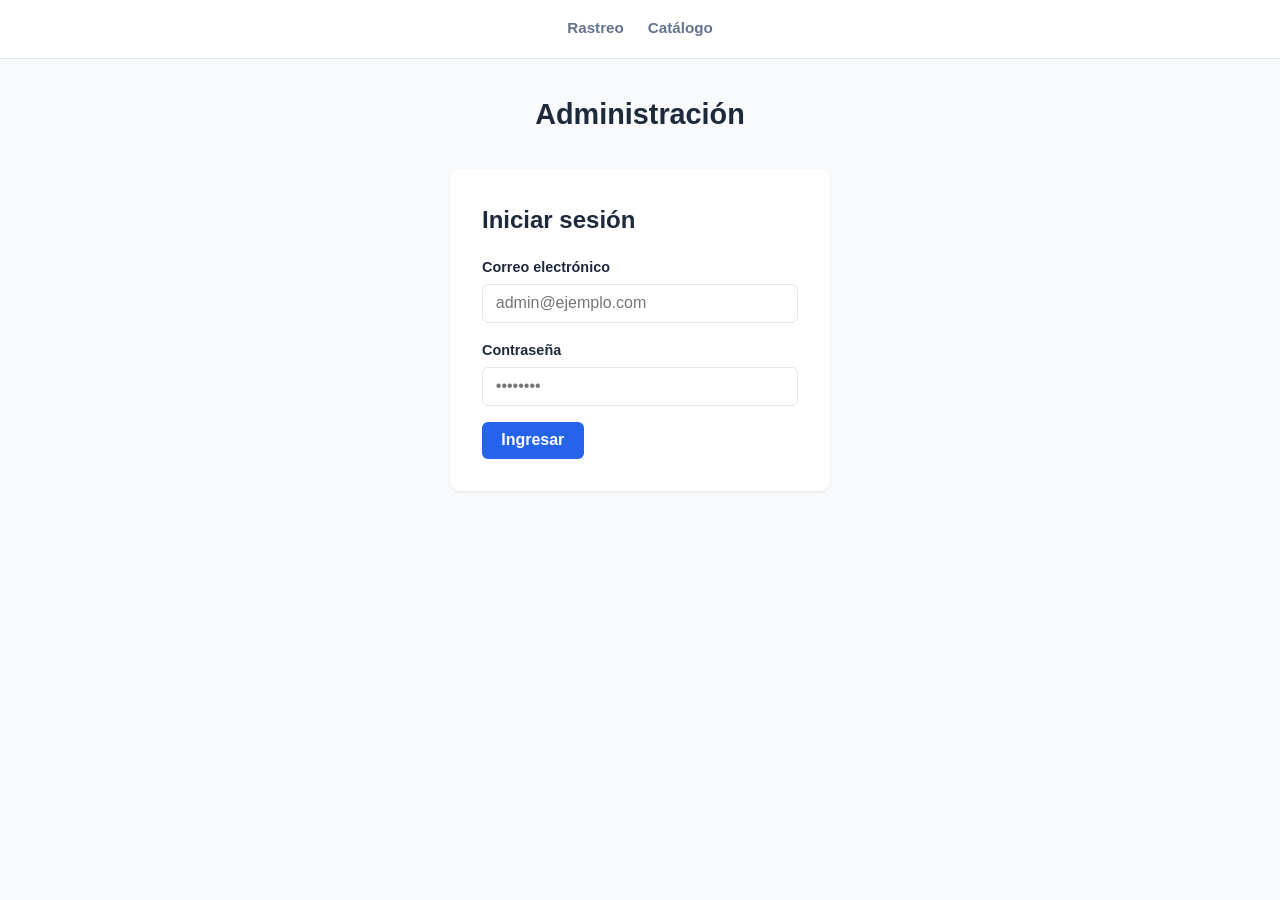
==== admin.html @ c26481fa "Add catalog page with grid/list views and admin CRUD" ====
<!DOCTYPE html>
<html lang="es">
  <head>
    <meta charset="utf-8" />
    <meta name="viewport" content="width=device-width, initial-scale=1" />
    <title>Admin - Rastreo de Paquetes</title>
    <link rel="stylesheet" href="styles.css" />
  </head>
  <body>
    <nav class="top-nav">
      <a href="index.html">Rastreo</a>
      <a href="catalogo.html">Catálogo</a>
    </nav>

    <div class="container">
      <header>
        <h1>Administración</h1>
      </header>

      <!-- Login Section -->
      <section id="loginSection">
        <div class="login-box">
          <h2>Iniciar sesión</h2>
          <div class="form-group">
            <label for="email">Correo electrónico</label>
            <input type="email" id="email" placeholder="admin@ejemplo.com" />
          </div>
          <div class="form-group">
            <label for="password">Contraseña</label>
            <input type="password" id="password" placeholder="••••••••" />
          </div>
          <button id="loginBtn" onclick="login()">Ingresar</button>
          <p id="loginError" class="error-msg hidden"></p>
        </div>
      </section>

      <!-- Admin Dashboard -->
      <section id="adminSection" class="hidden">

        <!-- Tab Navigation -->
        <div class="admin-tabs">
          <button class="tab-btn active" onclick="switchTab('packages')">📦 Paquetes</button>
          <button class="tab-btn" onclick="switchTab('catalog')">🛍️ Catálogo</button>
          <div style="flex:1"></div>
          <button onclick="logout()" class="btn-secondary btn-sm">Cerrar sesión</button>
        </div>

        <!-- ============================================ -->
        <!-- PACKAGES TAB                                 -->
        <!-- ============================================ -->
        <div id="tab-packages" class="tab-content">
          <div class="admin-toolbar">
            <button onclick="showAddPackageForm()" class="btn-primary">+ Nuevo paquete</button>
            <div class="search-row">
              <input
                type="text"
                id="adminSearch"
                placeholder="Buscar por cédula o rastreo..."
                oninput="filterPackages()"
              />
            </div>
          </div>

          <!-- Add/Edit Package Form -->
          <div id="packageForm" class="form-section hidden">
            <h3 id="pkgFormTitle">Nuevo paquete</h3>
            <input type="hidden" id="pkgEditId" />
            <div class="form-grid">
              <div class="form-group">
                <label for="clientName">Nombre del cliente</label>
                <input type="text" id="clientName" placeholder="María López" />
              </div>
              <div class="form-group">
                <label for="clientId">Cédula del cliente</label>
                <input type="text" id="clientId" placeholder="123456789" />
              </div>
              <div class="form-group">
                <label for="trackingNumber">Número de rastreo</label>
                <input type="text" id="trackingNumber" placeholder="Se genera automáticamente" readonly />
              </div>
              <div class="form-group">
                <label for="pkgDescription">Descripción del paquete</label>
                <input type="text" id="pkgDescription" placeholder="Ej: Zapatos Nike, talla 10" />
              </div>
              <div class="form-group">
                <label for="pkgStatus">Estado</label>
                <select id="pkgStatus"></select>
              </div>
              <div class="form-group">
                <label for="pkgNotes">Notas (opcional)</label>
                <input type="text" id="pkgNotes" placeholder="Notas adicionales..." />
              </div>
            </div>
            <div class="form-actions">
              <button onclick="savePackage()" class="btn-primary">Guardar</button>
              <button onclick="hidePackageForm()" class="btn-secondary">Cancelar</button>
            </div>
          </div>

          <!-- Bulk Update -->
          <div id="bulkSection" class="hidden">
            <div class="bulk-bar">
              <span id="bulkCount">0 seleccionados</span>
              <select id="bulkStatus"></select>
              <button onclick="bulkUpdate()" class="btn-primary">Actualizar seleccionados</button>
              <button onclick="cancelBulk()" class="btn-secondary">Cancelar</button>
            </div>
          </div>

          <!-- Package Table -->
          <div class="table-wrapper">
            <table id="packageTable">
              <thead>
                <tr>
                  <th><input type="checkbox" id="selectAll" onchange="toggleSelectAll()" /></th>
                  <th>Rastreo</th>
                  <th>Cliente</th>
                  <th>Cédula</th>
                  <th>Descripción</th>
                  <th>Estado</th>
                  <th>Acciones</th>
                </tr>
              </thead>
              <tbody id="tableBody"></tbody>
            </table>
          </div>
        </div>

        <!-- ============================================ -->
        <!-- CATALOG TAB                                  -->
        <!-- ============================================ -->
        <div id="tab-catalog" class="tab-content hidden">
          <div class="admin-toolbar">
            <button onclick="showAddProductForm()" class="btn-primary">+ Nuevo producto</button>
            <div class="search-row">
              <input
                type="text"
                id="catalogAdminSearch"
                placeholder="Buscar producto..."
                oninput="filterProducts()"
              />
            </div>
          </div>

          <!-- Add/Edit Product Form -->
          <div id="productForm" class="form-section hidden">
            <h3 id="prodFormTitle">Nuevo producto</h3>
            <input type="hidden" id="prodEditId" />
            <div class="form-grid">
              <div class="form-group">
                <label for="prodName">Nombre del producto</label>
                <input type="text" id="prodName" placeholder="Ej: Zapatos Nike Air Max" />
              </div>
              <div class="form-group">
                <label for="prodPrice">Precio ($)</label>
                <input type="number" id="prodPrice" placeholder="0.00" step="0.01" min="0" />
              </div>
              <div class="form-group">
                <label for="prodLocation">Ubicación</label>
                <select id="prodLocation">
                  <option value="">Sin ubicación</option>
                  <option value="Casa">Casa</option>
                  <option value="Santa Ana">Santa Ana</option>
                </select>
              </div>
              <div class="form-group">
                <label for="prodNotes">Notas (opcional)</label>
                <input type="text" id="prodNotes" placeholder="Color, talla, detalles..." />
              </div>
              <div class="form-group form-group-full">
                <label for="prodImage">Imagen</label>
                <input type="file" id="prodImage" accept="image/*" onchange="previewImage(event)" />
                <div id="imagePreview" class="image-preview hidden">
                  <img id="previewImg" src="" alt="Preview" />
                  <button onclick="clearImage()" class="btn-sm btn-danger">Quitar imagen</button>
                </div>
              </div>
            </div>
            <div class="form-actions">
              <button onclick="saveProduct()" class="btn-primary">Guardar</button>
              <button onclick="hideProductForm()" class="btn-secondary">Cancelar</button>
            </div>
          </div>

          <!-- Product Table -->
          <div class="table-wrapper">
            <table id="productTable">
              <thead>
                <tr>
                  <th>Imagen</th>
                  <th>Nombre</th>
                  <th>Precio</th>
                  <th>Ubicación</th>
                  <th>Notas</th>
                  <th>Acciones</th>
                </tr>
              </thead>
              <tbody id="prodTableBody"></tbody>
            </table>
          </div>
        </div>

      </section>
    </div>

    <script src="firebase-config.js"></script>
    <script src="app.js"></script>
    <script>
      let allPackages = [];
      let allProducts = [];
      let currentImageData = "";

      // ---- Tab Switching ----
      function switchTab(tab) {
        document.querySelectorAll(".tab-content").forEach(el => el.classList.add("hidden"));
        document.querySelectorAll(".tab-btn").forEach(el => el.classList.remove("active"));
        document.getElementById(`tab-${tab === "packages" ? "packages" : "catalog"}`).classList.remove("hidden");
        event.target.classList.add("active");

        if (tab === "catalog") loadProducts();
      }

      // ---- Auth ----
      async function login() {
        const email = document.getElementById("email").value;
        const password = document.getElementById("password").value;
        const errorEl = document.getElementById("loginError");
        errorEl.classList.add("hidden");

        const result = await App.login(email, password);
        if (result.success) {
          showAdmin();
        } else {
          errorEl.textContent = result.error;
          errorEl.classList.remove("hidden");
        }
      }

      function logout() {
        App.logout();
        document.getElementById("adminSection").classList.add("hidden");
        document.getElementById("loginSection").classList.remove("hidden");
      }

      async function showAdmin() {
        document.getElementById("loginSection").classList.add("hidden");
        document.getElementById("adminSection").classList.remove("hidden");
        populateStatusDropdowns();
        await loadPackages();
      }

      // ---- Packages ----
      function populateStatusDropdowns() {
        const selects = [document.getElementById("pkgStatus"), document.getElementById("bulkStatus")];
        selects.forEach(sel => {
          sel.innerHTML = App.STAGES.map(s => `<option value="${s}">${s}</option>`).join("");
        });
      }

      async function loadPackages() {
        allPackages = await App.getAllPackages();
        renderPackageTable(allPackages);
      }

      function filterPackages() {
        const q = document.getElementById("adminSearch").value.toLowerCase().trim();
        if (!q) return renderPackageTable(allPackages);
        const filtered = allPackages.filter(
          p =>
            p.clientId.toLowerCase().includes(q) ||
            p.trackingNumber.toLowerCase().includes(q) ||
            p.clientName.toLowerCase().includes(q)
        );
        renderPackageTable(filtered);
      }

      function renderPackageTable(packages) {
        const tbody = document.getElementById("tableBody");
        if (packages.length === 0) {
          tbody.innerHTML = '<tr><td colspan="7" class="empty">No hay paquetes</td></tr>';
          return;
        }
        tbody.innerHTML = packages
          .map(
            pkg => `
          <tr>
            <td><input type="checkbox" class="pkg-check" value="${pkg.id}" onchange="updateBulkCount()" /></td>
            <td><strong>${pkg.trackingNumber}</strong></td>
            <td>${pkg.clientName}</td>
            <td>${pkg.clientId}</td>
            <td>${pkg.description}</td>
            <td><span class="status-badge status-${App.STAGES.indexOf(pkg.status)}">${pkg.status}</span></td>
            <td class="actions">
              <button onclick="editPackage('${pkg.id}')" class="btn-sm">Editar</button>
              <button onclick="advanceStatus('${pkg.id}')" class="btn-sm btn-advance" title="Avanzar estado">▶</button>
              <button onclick="deletePackage('${pkg.id}')" class="btn-sm btn-danger">✕</button>
            </td>
          </tr>
        `
          )
          .join("");
      }

      function showAddPackageForm() {
        document.getElementById("pkgFormTitle").textContent = "Nuevo paquete";
        document.getElementById("pkgEditId").value = "";
        document.getElementById("clientName").value = "";
        document.getElementById("clientId").value = "";
        document.getElementById("trackingNumber").value = "Se genera automáticamente";
        document.getElementById("pkgDescription").value = "";
        document.getElementById("pkgStatus").value = App.STAGES[0];
        document.getElementById("pkgNotes").value = "";
        document.getElementById("packageForm").classList.remove("hidden");
      }

      function hidePackageForm() {
        document.getElementById("packageForm").classList.add("hidden");
      }

      async function savePackage() {
        const editId = document.getElementById("pkgEditId").value;
        const data = {
          clientName: document.getElementById("clientName").value.trim(),
          clientId: document.getElementById("clientId").value.trim(),
          description: document.getElementById("pkgDescription").value.trim(),
          status: document.getElementById("pkgStatus").value,
          notes: document.getElementById("pkgNotes").value.trim(),
        };

        if (!data.clientName || !data.clientId || !data.description) {
          alert("Por favor completá nombre, cédula y descripción.");
          return;
        }

        if (editId) {
          await App.updatePackage(editId, data);
        } else {
          await App.addPackage(data);
        }

        hidePackageForm();
        await loadPackages();
      }

      function editPackage(id) {
        const pkg = allPackages.find(p => p.id === id);
        if (!pkg) return;
        document.getElementById("pkgFormTitle").textContent = "Editar paquete";
        document.getElementById("pkgEditId").value = pkg.id;
        document.getElementById("clientName").value = pkg.clientName;
        document.getElementById("clientId").value = pkg.clientId;
        document.getElementById("trackingNumber").value = pkg.trackingNumber;
        document.getElementById("pkgDescription").value = pkg.description;
        document.getElementById("pkgStatus").value = pkg.status;
        document.getElementById("pkgNotes").value = pkg.notes || "";
        document.getElementById("packageForm").classList.remove("hidden");
      }

      async function advanceStatus(id) {
        const pkg = allPackages.find(p => p.id === id);
        if (!pkg) return;
        const idx = App.STAGES.indexOf(pkg.status);
        if (idx < App.STAGES.length - 1) {
          await App.updatePackage(id, { status: App.STAGES[idx + 1] });
          await loadPackages();
        }
      }

      async function deletePackage(id) {
        if (!confirm("¿Estás segura de que querés eliminar este paquete?")) return;
        await App.deletePackage(id);
        await loadPackages();
      }

      function toggleSelectAll() {
        const checked = document.getElementById("selectAll").checked;
        document.querySelectorAll(".pkg-check").forEach(cb => (cb.checked = checked));
        updateBulkCount();
      }

      function updateBulkCount() {
        const selected = document.querySelectorAll(".pkg-check:checked");
        const section = document.getElementById("bulkSection");
        document.getElementById("bulkCount").textContent = `${selected.length} seleccionados`;
        if (selected.length > 0) {
          section.classList.remove("hidden");
        } else {
          section.classList.add("hidden");
        }
      }

      async function bulkUpdate() {
        const selected = [...document.querySelectorAll(".pkg-check:checked")].map(cb => cb.value);
        const newStatus = document.getElementById("bulkStatus").value;
        for (const id of selected) {
          await App.updatePackage(id, { status: newStatus });
        }
        cancelBulk();
        await loadPackages();
      }

      function cancelBulk() {
        document.getElementById("selectAll").checked = false;
        document.querySelectorAll(".pkg-check").forEach(cb => (cb.checked = false));
        document.getElementById("bulkSection").classList.add("hidden");
      }

      // ---- Catalog / Products ----
      async function loadProducts() {
        allProducts = await App.getAllProducts();
        renderProductTable(allProducts);
      }

      function filterProducts() {
        const q = document.getElementById("catalogAdminSearch").value.toLowerCase().trim();
        if (!q) return renderProductTable(allProducts);
        const filtered = allProducts.filter(
          p => p.name.toLowerCase().includes(q) || (p.notes && p.notes.toLowerCase().includes(q))
        );
        renderProductTable(filtered);
      }

      function renderProductTable(products) {
        const tbody = document.getElementById("prodTableBody");
        if (products.length === 0) {
          tbody.innerHTML = '<tr><td colspan="6" class="empty">No hay productos</td></tr>';
          return;
        }
        tbody.innerHTML = products
          .map(
            p => `
          <tr>
            <td>${p.image ? `<img src="${p.image}" class="table-thumb" alt="${p.name}" />` : '<span class="text-muted">—</span>'}</td>
            <td><strong>${p.name}</strong></td>
            <td>${p.price ? "$" + Number(p.price).toLocaleString("es-CR") : "—"}</td>
            <td>${p.location ? `<span class="location-badge location-${p.location === "Casa" ? "casa" : "santaana"}">${p.location}</span>` : "—"}</td>
            <td>${p.notes || "—"}</td>
            <td class="actions">
              <button onclick="editProduct('${p.id}')" class="btn-sm">Editar</button>
              <button onclick="deleteProduct('${p.id}')" class="btn-sm btn-danger">✕</button>
            </td>
          </tr>
        `
          )
          .join("");
      }

      function showAddProductForm() {
        document.getElementById("prodFormTitle").textContent = "Nuevo producto";
        document.getElementById("prodEditId").value = "";
        document.getElementById("prodName").value = "";
        document.getElementById("prodPrice").value = "";
        document.getElementById("prodLocation").value = "";
        document.getElementById("prodNotes").value = "";
        document.getElementById("prodImage").value = "";
        currentImageData = "";
        document.getElementById("imagePreview").classList.add("hidden");
        document.getElementById("productForm").classList.remove("hidden");
      }

      function hideProductForm() {
        document.getElementById("productForm").classList.add("hidden");
      }

      function previewImage(e) {
        const file = e.target.files[0];
        if (!file) return;

        // Resize to keep localStorage manageable
        const reader = new FileReader();
        reader.onload = function (evt) {
          const img = new Image();
          img.onload = function () {
            const canvas = document.createElement("canvas");
            const MAX = 400;
            let w = img.width;
            let h = img.height;
            if (w > h) { h = h * (MAX / w); w = MAX; }
            else { w = w * (MAX / h); h = MAX; }
            canvas.width = w;
            canvas.height = h;
            canvas.getContext("2d").drawImage(img, 0, 0, w, h);
            currentImageData = canvas.toDataURL("image/jpeg", 0.7);
            document.getElementById("previewImg").src = currentImageData;
            document.getElementById("imagePreview").classList.remove("hidden");
          };
          img.src = evt.target.result;
        };
        reader.readAsDataURL(file);
      }

      function clearImage() {
        currentImageData = "";
        document.getElementById("prodImage").value = "";
        document.getElementById("imagePreview").classList.add("hidden");
      }

      async function saveProduct() {
        const editId = document.getElementById("prodEditId").value;
        const data = {
          name: document.getElementById("prodName").value.trim(),
          price: document.getElementById("prodPrice").value,
          location: document.getElementById("prodLocation").value,
          notes: document.getElementById("prodNotes").value.trim(),
        };

        if (currentImageData) {
          data.image = currentImageData;
        } else if (!editId) {
          data.image = "";
        }

        if (!data.name) {
          alert("Por favor ingresá el nombre del producto.");
          return;
        }

        if (editId) {
          await App.updateProduct(editId, data);
        } else {
          await App.addProduct(data);
        }

        hideProductForm();
        await loadProducts();
      }

      function editProduct(id) {
        const p = allProducts.find(x => x.id === id);
        if (!p) return;
        document.getElementById("prodFormTitle").textContent = "Editar producto";
        document.getElementById("prodEditId").value = p.id;
        document.getElementById("prodName").value = p.name;
        document.getElementById("prodPrice").value = p.price || "";
        document.getElementById("prodLocation").value = p.location || "";
        document.getElementById("prodNotes").value = p.notes || "";
        document.getElementById("prodImage").value = "";
        currentImageData = p.image || "";
        if (p.image) {
          document.getElementById("previewImg").src = p.image;
          document.getElementById("imagePreview").classList.remove("hidden");
        } else {
          document.getElementById("imagePreview").classList.add("hidden");
        }
        document.getElementById("productForm").classList.remove("hidden");
      }

      async function deleteProduct(id) {
        if (!confirm("¿Estás segura de que querés eliminar este producto?")) return;
        await App.deleteProduct(id);
        await loadProducts();
      }

      // ---- Init ----
      if (App.isLoggedIn()) {
        showAdmin();
      }

      document.getElementById("password").addEventListener("keydown", (e) => {
        if (e.key === "Enter") login();
      });
    </script>
  </body>
</html>
---- styles.css ----
/* =============================================================
   Rastreo de Paquetes — Styles
   ============================================================= */

:root {
  --primary: #2563eb;
  --primary-hover: #1d4ed8;
  --success: #16a34a;
  --warning: #f59e0b;
  --danger: #dc2626;
  --bg: #f8fafc;
  --surface: #ffffff;
  --text: #1e293b;
  --text-muted: #64748b;
  --border: #e2e8f0;
  --radius: 10px;
}

* {
  margin: 0;
  padding: 0;
  box-sizing: border-box;
}

body {
  font-family: -apple-system, BlinkMacSystemFont, "Segoe UI", Roboto, sans-serif;
  background: var(--bg);
  color: var(--text);
  line-height: 1.6;
}

.container {
  max-width: 960px;
  margin: 0 auto;
  padding: 2rem 1rem;
}

/* ---- Header ---- */

header {
  text-align: center;
  margin-bottom: 2rem;
}

header h1 {
  font-size: 1.8rem;
  margin-bottom: 0.25rem;
}

.subtitle {
  color: var(--text-muted);
}

.back-link,
.admin-link {
  color: var(--text-muted);
  text-decoration: none;
  font-size: 0.9rem;
}

.back-link:hover,
.admin-link:hover {
  color: var(--primary);
}

footer {
  text-align: center;
  margin-top: 3rem;
}

/* ---- Search ---- */

.search-box {
  background: var(--surface);
  padding: 1.5rem;
  border-radius: var(--radius);
  box-shadow: 0 1px 3px rgba(0, 0, 0, 0.08);
}

.search-box label {
  display: block;
  margin-bottom: 0.5rem;
  font-weight: 600;
}

.search-row {
  display: flex;
  gap: 0.5rem;
}

.search-row input {
  flex: 1;
}

/* ---- Forms ---- */

input,
select {
  padding: 0.6rem 0.8rem;
  border: 1px solid var(--border);
  border-radius: 6px;
  font-size: 1rem;
  width: 100%;
}

input:focus,
select:focus {
  outline: none;
  border-color: var(--primary);
  box-shadow: 0 0 0 3px rgba(37, 99, 235, 0.15);
}

.form-group {
  margin-bottom: 1rem;
}

.form-group label {
  display: block;
  margin-bottom: 0.3rem;
  font-weight: 600;
  font-size: 0.9rem;
}

.form-grid {
  display: grid;
  grid-template-columns: 1fr 1fr;
  gap: 0 1rem;
}

.form-actions {
  display: flex;
  gap: 0.5rem;
  margin-top: 0.5rem;
}

.form-section {
  background: var(--surface);
  padding: 1.5rem;
  border-radius: var(--radius);
  box-shadow: 0 1px 3px rgba(0, 0, 0, 0.08);
  margin-bottom: 1.5rem;
}

.login-box {
  max-width: 380px;
  margin: 2rem auto;
  background: var(--surface);
  padding: 2rem;
  border-radius: var(--radius);
  box-shadow: 0 1px 3px rgba(0, 0, 0, 0.08);
}

.login-box h2 {
  margin-bottom: 1rem;
}

.error-msg {
  color: var(--danger);
  margin-top: 0.75rem;
  font-size: 0.9rem;
}

/* ---- Buttons ---- */

button {
  padding: 0.6rem 1.2rem;
  border: none;
  border-radius: 6px;
  font-size: 1rem;
  cursor: pointer;
  font-weight: 600;
  transition: background 0.15s;
}

.btn-primary,
.search-row button,
#loginBtn {
  background: var(--primary);
  color: #fff;
}

.btn-primary:hover,
.search-row button:hover,
#loginBtn:hover {
  background: var(--primary-hover);
}

.btn-secondary {
  background: var(--border);
  color: var(--text);
}

.btn-secondary:hover {
  background: #cbd5e1;
}

.btn-sm {
  padding: 0.3rem 0.6rem;
  font-size: 0.8rem;
  border-radius: 4px;
  background: var(--border);
  color: var(--text);
}

.btn-sm:hover {
  background: #cbd5e1;
}

.btn-advance {
  background: var(--success);
  color: #fff;
}

.btn-advance:hover {
  background: #15803d;
}

.btn-danger {
  background: var(--danger);
  color: #fff;
}

.btn-danger:hover {
  background: #b91c1c;
}

/* ---- Package Cards (Client View) ---- */

.results-section {
  margin-top: 2rem;
}

.results-section h2 {
  margin-bottom: 1rem;
  font-size: 1.1rem;
  color: var(--text-muted);
}

.package-card {
  background: var(--surface);
  border-radius: var(--radius);
  padding: 1.25rem;
  margin-bottom: 1rem;
  box-shadow: 0 1px 3px rgba(0, 0, 0, 0.08);
}

.card-header {
  display: flex;
  justify-content: space-between;
  align-items: center;
  margin-bottom: 0.5rem;
}

.tracking-number {
  font-weight: 700;
  font-size: 1.05rem;
}

.card-description {
  color: var(--text-muted);
  margin-bottom: 1rem;
}

.card-notes {
  margin-top: 0.75rem;
  font-size: 0.9rem;
  color: var(--text-muted);
  border-top: 1px solid var(--border);
  padding-top: 0.75rem;
}

/* ---- Progress Steps ---- */

.progress-bar {
  display: flex;
  justify-content: space-between;
  position: relative;
}

.progress-bar::before {
  content: "";
  position: absolute;
  top: 10px;
  left: 20px;
  right: 20px;
  height: 3px;
  background: var(--border);
  z-index: 0;
}

.step {
  display: flex;
  flex-direction: column;
  align-items: center;
  flex: 1;
  position: relative;
  z-index: 1;
}

.step-dot {
  width: 22px;
  height: 22px;
  border-radius: 50%;
  background: var(--border);
  border: 3px solid var(--bg);
  margin-bottom: 0.4rem;
  transition: background 0.3s;
}

.step.completed .step-dot {
  background: var(--success);
}

.step.active .step-dot {
  background: var(--primary);
  box-shadow: 0 0 0 4px rgba(37, 99, 235, 0.25);
}

.step-label {
  font-size: 0.7rem;
  text-align: center;
  color: var(--text-muted);
  max-width: 80px;
}

.step.active .step-label {
  color: var(--primary);
  font-weight: 700;
}

.step.completed .step-label {
  color: var(--success);
}

/* ---- Status Badges ---- */

.status-badge {
  display: inline-block;
  padding: 0.2rem 0.6rem;
  border-radius: 20px;
  font-size: 0.8rem;
  font-weight: 600;
  white-space: nowrap;
}

.status-0 {
  background: #dbeafe;
  color: #1e40af;
}

.status-1 {
  background: #fef3c7;
  color: #92400e;
}

.status-2 {
  background: #ffedd5;
  color: #9a3412;
}

.status-3 {
  background: #d1fae5;
  color: #065f46;
}

.status-4 {
  background: #dcfce7;
  color: #166534;
}

/* ---- Admin Table ---- */

.admin-toolbar {
  display: flex;
  gap: 0.75rem;
  align-items: center;
  flex-wrap: wrap;
  margin-bottom: 1.5rem;
}

.admin-toolbar .search-row {
  flex: 1;
  min-width: 200px;
}

.table-wrapper {
  overflow-x: auto;
}

table {
  width: 100%;
  border-collapse: collapse;
  background: var(--surface);
  border-radius: var(--radius);
  overflow: hidden;
  box-shadow: 0 1px 3px rgba(0, 0, 0, 0.08);
}

th,
td {
  padding: 0.75rem;
  text-align: left;
  border-bottom: 1px solid var(--border);
}

th {
  background: #f1f5f9;
  font-weight: 700;
  font-size: 0.85rem;
  text-transform: uppercase;
  color: var(--text-muted);
}

td.actions {
  display: flex;
  gap: 0.3rem;
}

td.empty {
  text-align: center;
  padding: 2rem;
  color: var(--text-muted);
}

/* Bulk bar */

.bulk-bar {
  display: flex;
  align-items: center;
  gap: 0.75rem;
  background: #eff6ff;
  padding: 0.75rem 1rem;
  border-radius: var(--radius);
  margin-bottom: 1rem;
}

.bulk-bar select {
  width: auto;
  max-width: 220px;
}

/* ---- Top Navigation ---- */

.top-nav {
  display: flex;
  gap: 1.5rem;
  justify-content: center;
  padding: 0.75rem 1rem;
  background: var(--surface);
  border-bottom: 1px solid var(--border);
}

.top-nav a {
  color: var(--text-muted);
  text-decoration: none;
  font-weight: 600;
  font-size: 0.95rem;
  padding: 0.25rem 0;
  border-bottom: 2px solid transparent;
}

.top-nav a:hover {
  color: var(--primary);
}

.top-nav a.active {
  color: var(--primary);
  border-bottom-color: var(--primary);
}

/* ---- Admin Tabs ---- */

.admin-tabs {
  display: flex;
  align-items: center;
  gap: 0.5rem;
  margin-bottom: 1.5rem;
  border-bottom: 2px solid var(--border);
  padding-bottom: 0.5rem;
}

.tab-btn {
  background: none;
  color: var(--text-muted);
  padding: 0.5rem 1rem;
  border: none;
  border-bottom: 2px solid transparent;
  margin-bottom: -2px;
  font-size: 1rem;
}

.tab-btn:hover {
  color: var(--primary);
}

.tab-btn.active {
  color: var(--primary);
  border-bottom-color: var(--primary);
}

/* ---- Catalog Grid ---- */

.catalog-toolbar {
  display: flex;
  gap: 0.75rem;
  align-items: center;
  flex-wrap: wrap;
  margin-bottom: 1rem;
}

.catalog-toolbar .search-row {
  flex: 1;
  min-width: 200px;
}

.toolbar-right {
  display: flex;
  gap: 0.5rem;
  align-items: center;
}

.toolbar-right select {
  width: auto;
  min-width: 160px;
}

.view-toggle {
  display: flex;
  border: 1px solid var(--border);
  border-radius: 6px;
  overflow: hidden;
}

.view-btn {
  padding: 0.5rem 0.6rem;
  background: var(--surface);
  border: none;
  border-radius: 0;
  color: var(--text-muted);
  cursor: pointer;
  display: flex;
  align-items: center;
}

.view-btn:hover {
  background: var(--bg);
}

.view-btn.active {
  background: var(--primary);
  color: #fff;
}

.product-count {
  color: var(--text-muted);
  font-size: 0.9rem;
  margin-bottom: 1rem;
}

.product-grid {
  display: grid;
  grid-template-columns: repeat(auto-fill, minmax(200px, 1fr));
  gap: 1rem;
}

.product-list {
  display: flex;
  flex-direction: column;
  gap: 0.75rem;
}

.product-list .product-card {
  display: flex;
  flex-direction: row;
  align-items: center;
}

.product-list .product-img {
  width: 80px;
  height: 80px;
  min-width: 80px;
  border-radius: var(--radius) 0 0 var(--radius);
}

.product-list .product-info {
  padding: 0.75rem 1rem;
}

.product-card {
  background: var(--surface);
  border-radius: var(--radius);
  overflow: hidden;
  box-shadow: 0 1px 3px rgba(0, 0, 0, 0.08);
  transition: box-shadow 0.15s;
}

.product-card:hover {
  box-shadow: 0 3px 10px rgba(0, 0, 0, 0.12);
}

.product-img {
  width: 100%;
  height: 150px;
  overflow: hidden;
  background: #f1f5f9;
  display: flex;
  align-items: center;
  justify-content: center;
}

.product-img img {
  width: 100%;
  height: 100%;
  object-fit: cover;
}

.product-img-placeholder {
  color: var(--text-muted);
  font-size: 0.85rem;
}

.product-info {
  padding: 0.75rem;
}

.product-header {
  display: flex;
  justify-content: space-between;
  align-items: baseline;
  gap: 0.5rem;
  margin-bottom: 0.25rem;
}

.product-name {
  font-size: 0.95rem;
  font-weight: 700;
}

.product-price {
  font-weight: 700;
  color: var(--primary);
  white-space: nowrap;
}

.product-meta {
  margin-bottom: 0.3rem;
}

.product-notes {
  font-size: 0.8rem;
  color: var(--text-muted);
}

/* Location badges */

.location-badge {
  display: inline-block;
  padding: 0.15rem 0.5rem;
  border-radius: 12px;
  font-size: 0.75rem;
  font-weight: 600;
}

.location-casa {
  background: #ede9fe;
  color: #5b21b6;
}

.location-santaana {
  background: #fce7f3;
  color: #9d174d;
}

/* Admin product table thumbnails */

.table-thumb {
  width: 48px;
  height: 48px;
  object-fit: cover;
  border-radius: 4px;
}

/* Image preview in form */

.image-preview {
  margin-top: 0.5rem;
  display: flex;
  align-items: center;
  gap: 0.75rem;
}

.image-preview img {
  width: 80px;
  height: 80px;
  object-fit: cover;
  border-radius: 6px;
  border: 1px solid var(--border);
}

.form-group-full {
  grid-column: 1 / -1;
}

.text-muted {
  color: var(--text-muted);
}

/* ---- Utilities ---- */

.hidden {
  display: none !important;
}

.loading {
  text-align: center;
  padding: 2rem;
  color: var(--text-muted);
}

.no-results {
  text-align: center;
  padding: 2rem;
  color: var(--text-muted);
  background: var(--surface);
  border-radius: var(--radius);
  margin-top: 2rem;
}

/* ---- Responsive ---- */

@media (max-width: 640px) {
  .container {
    padding: 1rem 0.75rem;
  }

  header h1 {
    font-size: 1.4rem;
  }

  .form-grid {
    grid-template-columns: 1fr;
  }

  .admin-toolbar {
    flex-direction: column;
    align-items: stretch;
  }

  .step-label {
    font-size: 0.6rem;
    max-width: 60px;
  }

  .bulk-bar {
    flex-wrap: wrap;
  }

  th:first-child,
  td:first-child {
    padding-left: 0.5rem;
  }

  .catalog-toolbar {
    flex-direction: column;
    align-items: stretch;
  }

  .toolbar-right {
    justify-content: space-between;
  }

  .product-grid {
    grid-template-columns: repeat(auto-fill, minmax(150px, 1fr));
  }

  .product-list .product-img {
    width: 60px;
    height: 60px;
    min-width: 60px;
  }

  .admin-tabs {
    flex-wrap: wrap;
  }
}
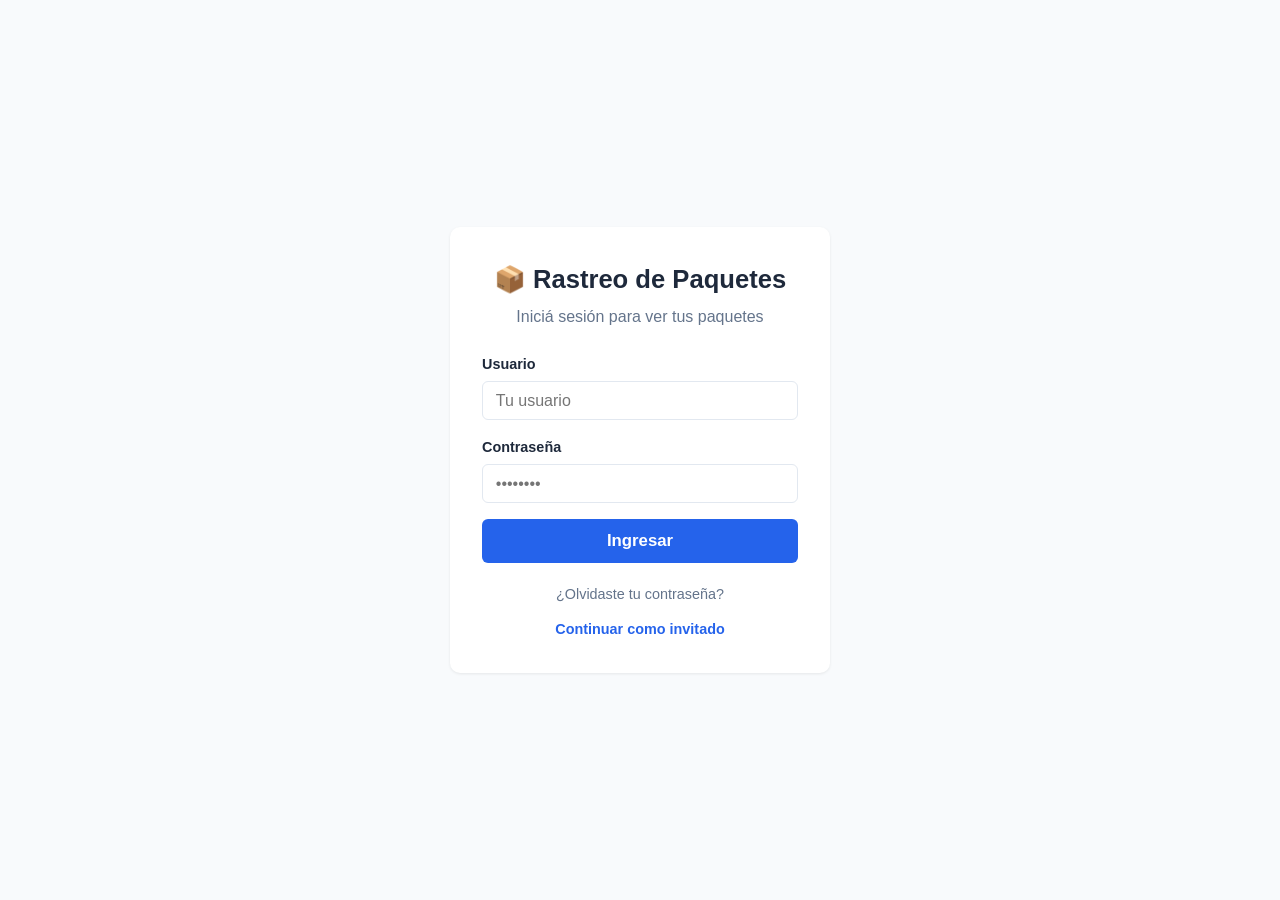
==== commit a3309f99: "Add login system, client views, and standardized navbar - Login page with admin/client/guest roles -" ====
--- a/admin.html
+++ b/admin.html
@@ -7,9 +7,11 @@
     <link rel="stylesheet" href="styles.css" />
   </head>
   <body>
-    <nav class="top-nav">
-      <a href="index.html">Rastreo</a>
-      <a href="catalogo.html">Catálogo</a>
+    <nav class="top-nav hidden" id="adminNav">
+      <span class="nav-right" style="position:static">
+        <span id="navUser" class="nav-user"></span>
+        <a href="#" class="nav-logout" onclick="logout()">Cerrar sesión</a>
+      </span>
     </nav>
 
     <div class="container">
@@ -17,23 +19,6 @@
         <h1>Administración</h1>
       </header>
 
-      <!-- Login Section -->
-      <section id="loginSection">
-        <div class="login-box">
-          <h2>Iniciar sesión</h2>
-          <div class="form-group">
-            <label for="email">Correo electrónico</label>
-            <input type="email" id="email" placeholder="admin@ejemplo.com" />
-          </div>
-          <div class="form-group">
-            <label for="password">Contraseña</label>
-            <input type="password" id="password" placeholder="••••••••" />
-          </div>
-          <button id="loginBtn" onclick="login()">Ingresar</button>
-          <p id="loginError" class="error-msg hidden"></p>
-        </div>
-      </section>
-
       <!-- Admin Dashboard -->
       <section id="adminSection" class="hidden">
 
@@ -41,8 +26,7 @@
         <div class="admin-tabs">
           <button class="tab-btn active" onclick="switchTab('packages')">📦 Paquetes</button>
           <button class="tab-btn" onclick="switchTab('catalog')">🛍️ Catálogo</button>
-          <div style="flex:1"></div>
-          <button onclick="logout()" class="btn-secondary btn-sm">Cerrar sesión</button>
+          <button class="tab-btn" onclick="switchTab('clients')">👥 Clientes</button>
         </div>
 
         <!-- ============================================ -->
@@ -67,23 +51,22 @@
             <input type="hidden" id="pkgEditId" />
             <div class="form-grid">
               <div class="form-group">
-                <label for="clientName">Nombre del cliente</label>
+                <label for="clientName">Nombre del cliente <span class="required">*</span></label>
                 <input type="text" id="clientName" placeholder="María López" />
-              </div>
-              <div class="form-group">
-                <label for="clientId">Cédula del cliente</label>
+                <span class="field-error hidden" id="clientNameError">Este campo es obligatorio</span>
+              </div>
+              <div class="form-group">
+                <label for="clientId">Cédula del cliente <span class="required">*</span></label>
                 <input type="text" id="clientId" placeholder="123456789" />
-              </div>
-              <div class="form-group">
-                <label for="trackingNumber">Número de rastreo</label>
-                <input type="text" id="trackingNumber" placeholder="Se genera automáticamente" readonly />
-              </div>
-              <div class="form-group">
-                <label for="pkgDescription">Descripción del paquete</label>
+                <span class="field-error hidden" id="clientIdError">Este campo es obligatorio</span>
+              </div>
+              <div class="form-group">
+                <label for="pkgDescription">Descripción del paquete <span class="required">*</span></label>
                 <input type="text" id="pkgDescription" placeholder="Ej: Zapatos Nike, talla 10" />
-              </div>
-              <div class="form-group">
-                <label for="pkgStatus">Estado</label>
+                <span class="field-error hidden" id="pkgDescriptionError">Este campo es obligatorio</span>
+              </div>
+              <div class="form-group">
+                <label for="pkgStatus">Estado <span class="required">*</span></label>
                 <select id="pkgStatus"></select>
               </div>
               <div class="form-group">
@@ -113,11 +96,12 @@
               <thead>
                 <tr>
                   <th><input type="checkbox" id="selectAll" onchange="toggleSelectAll()" /></th>
-                  <th>Rastreo</th>
+                  <th style="white-space:nowrap">Tracking Number</th>
                   <th>Cliente</th>
                   <th>Cédula</th>
                   <th>Descripción</th>
                   <th>Estado</th>
+                  <th>Actualizado</th>
                   <th>Acciones</th>
                 </tr>
               </thead>
@@ -148,27 +132,36 @@
             <input type="hidden" id="prodEditId" />
             <div class="form-grid">
               <div class="form-group">
-                <label for="prodName">Nombre del producto</label>
+                <label for="prodName">Nombre del producto <span class="required">*</span></label>
                 <input type="text" id="prodName" placeholder="Ej: Zapatos Nike Air Max" />
-              </div>
-              <div class="form-group">
-                <label for="prodPrice">Precio ($)</label>
-                <input type="number" id="prodPrice" placeholder="0.00" step="0.01" min="0" />
-              </div>
-              <div class="form-group">
-                <label for="prodLocation">Ubicación</label>
+                <span class="field-error hidden" id="prodNameError">Este campo es obligatorio</span>
+              </div>
+              <div class="form-group">
+                <label for="prodPrice">Precio <span class="required">*</span></label>
+                <div class="price-row">
+                  <select id="prodCurrency" class="currency-select">
+                    <option value="CRC">CRC</option>
+                    <option value="USD">USD</option>
+                  </select>
+                  <input type="number" id="prodPrice" placeholder="0.00" step="0.01" min="0" />
+                </div>
+                <span class="field-error hidden" id="prodPriceError">Este campo es obligatorio</span>
+              </div>
+              <div class="form-group">
+                <label for="prodLocation">Bodega <span class="required">*</span></label>
                 <select id="prodLocation">
-                  <option value="">Sin ubicación</option>
+                  <option value="">Seleccionar...</option>
                   <option value="Casa">Casa</option>
                   <option value="Santa Ana">Santa Ana</option>
                 </select>
+                <span class="field-error hidden" id="prodLocationError">Este campo es obligatorio</span>
               </div>
               <div class="form-group">
                 <label for="prodNotes">Notas (opcional)</label>
                 <input type="text" id="prodNotes" placeholder="Color, talla, detalles..." />
               </div>
               <div class="form-group form-group-full">
-                <label for="prodImage">Imagen</label>
+                <label for="prodImage">Imagen (opcional)</label>
                 <input type="file" id="prodImage" accept="image/*" onchange="previewImage(event)" />
                 <div id="imagePreview" class="image-preview hidden">
                   <img id="previewImg" src="" alt="Preview" />
@@ -188,9 +181,10 @@
               <thead>
                 <tr>
                   <th>Imagen</th>
+                  <th>ID</th>
                   <th>Nombre</th>
                   <th>Precio</th>
-                  <th>Ubicación</th>
+                  <th>Bodega</th>
                   <th>Notas</th>
                   <th>Acciones</th>
                 </tr>
@@ -200,7 +194,92 @@
           </div>
         </div>
 
+        <!-- ============================================ -->
+        <!-- CLIENTS TAB                                  -->
+        <!-- ============================================ -->
+        <div id="tab-clients" class="tab-content hidden">
+          <div class="admin-toolbar">
+            <button onclick="showAddClientForm()" class="btn-primary">+ Nuevo cliente</button>
+            <div class="search-row">
+              <input
+                type="text"
+                id="clientAdminSearch"
+                placeholder="Buscar por nombre, cédula o teléfono..."
+                oninput="filterClients()"
+              />
+            </div>
+          </div>
+
+          <!-- Add/Edit Client Form -->
+          <div id="clientForm" class="form-section hidden">
+            <h3 id="clientFormTitle">Nuevo cliente</h3>
+            <input type="hidden" id="clientEditId" />
+            <div class="form-grid">
+              <div class="form-group">
+                <label for="cliName">Nombre completo <span class="required">*</span></label>
+                <input type="text" id="cliName" placeholder="María López" />
+                <span class="field-error hidden" id="cliNameError">Este campo es obligatorio</span>
+              </div>
+              <div class="form-group">
+                <label for="cliCedula">Cédula <span class="required">*</span></label>
+                <input type="text" id="cliCedula" placeholder="123456789" />
+                <span class="field-error hidden" id="cliCedulaError">Este campo es obligatorio</span>
+              </div>
+              <div class="form-group">
+                <label for="cliPhone">Teléfono <span class="required">*</span></label>
+                <input type="text" id="cliPhone" placeholder="8888-8888" />
+                <span class="field-error hidden" id="cliPhoneError">Este campo es obligatorio</span>
+              </div>
+              <div class="form-group">
+                <label for="cliEmail">Correo electrónico (opcional)</label>
+                <input type="email" id="cliEmail" placeholder="maria@ejemplo.com" />
+              </div>
+              <div class="form-group">
+                <label for="cliAddress">Dirección (opcional)</label>
+                <input type="text" id="cliAddress" placeholder="San José, Costa Rica" />
+              </div>
+              <div class="form-group">
+                <label for="cliNotes">Notas (opcional)</label>
+                <input type="text" id="cliNotes" placeholder="Notas sobre el cliente..." />
+              </div>
+            </div>
+            <div class="form-actions">
+              <button onclick="saveClient()" class="btn-primary">Guardar</button>
+              <button onclick="hideClientForm()" class="btn-secondary">Cancelar</button>
+            </div>
+          </div>
+
+          <!-- Client Table -->
+          <div class="table-wrapper">
+            <table id="clientTable">
+              <thead>
+                <tr>
+                  <th>Cédula</th>
+                  <th>Nombre</th>
+                  <th>Teléfono</th>
+                  <th>Correo</th>
+                  <th>Dirección</th>
+                  <th>Notas</th>
+                  <th>Acciones</th>
+                </tr>
+              </thead>
+              <tbody id="clientTableBody"></tbody>
+            </table>
+          </div>
+        </div>
+
       </section>
+    </div>
+
+    <!-- Confirm Modal -->
+    <div id="confirmModal" class="modal-overlay hidden">
+      <div class="modal-box">
+        <p id="confirmMsg">¿Estás segura?</p>
+        <div class="modal-actions">
+          <button id="confirmYes" class="btn-primary btn-danger">Eliminar</button>
+          <button id="confirmNo" class="btn-secondary" onclick="closeModal()">Cancelar</button>
+        </div>
+      </div>
     </div>
 
     <script src="firebase-config.js"></script>
@@ -214,37 +293,24 @@
       function switchTab(tab) {
         document.querySelectorAll(".tab-content").forEach(el => el.classList.add("hidden"));
         document.querySelectorAll(".tab-btn").forEach(el => el.classList.remove("active"));
-        document.getElementById(`tab-${tab === "packages" ? "packages" : "catalog"}`).classList.remove("hidden");
+        document.getElementById(`tab-${tab}`).classList.remove("hidden");
         event.target.classList.add("active");
 
         if (tab === "catalog") loadProducts();
+        if (tab === "clients") loadClients();
       }
 
       // ---- Auth ----
-      async function login() {
-        const email = document.getElementById("email").value;
-        const password = document.getElementById("password").value;
-        const errorEl = document.getElementById("loginError");
-        errorEl.classList.add("hidden");
-
-        const result = await App.login(email, password);
-        if (result.success) {
-          showAdmin();
-        } else {
-          errorEl.textContent = result.error;
-          errorEl.classList.remove("hidden");
-        }
-      }
-
       function logout() {
         App.logout();
-        document.getElementById("adminSection").classList.add("hidden");
-        document.getElementById("loginSection").classList.remove("hidden");
+        window.location.href = "index.html";
       }
 
       async function showAdmin() {
-        document.getElementById("loginSection").classList.add("hidden");
         document.getElementById("adminSection").classList.remove("hidden");
+        document.getElementById("adminNav").classList.remove("hidden");
+        const user = App.getUser();
+        if (user) document.getElementById("navUser").textContent = user.name + " (Admin)";
         populateStatusDropdowns();
         await loadPackages();
       }
@@ -274,10 +340,17 @@
         renderPackageTable(filtered);
       }
 
+      function formatDate(isoString) {
+        if (!isoString) return "—";
+        const d = new Date(isoString);
+        return d.toLocaleDateString("es-CR", { day: "2-digit", month: "short", year: "numeric" })
+          + " " + d.toLocaleTimeString("es-CR", { hour: "2-digit", minute: "2-digit" });
+      }
+
       function renderPackageTable(packages) {
         const tbody = document.getElementById("tableBody");
         if (packages.length === 0) {
-          tbody.innerHTML = '<tr><td colspan="7" class="empty">No hay paquetes</td></tr>';
+          tbody.innerHTML = '<tr><td colspan="8" class="empty">No hay paquetes</td></tr>';
           return;
         }
         tbody.innerHTML = packages
@@ -285,15 +358,15 @@
             pkg => `
           <tr>
             <td><input type="checkbox" class="pkg-check" value="${pkg.id}" onchange="updateBulkCount()" /></td>
-            <td><strong>${pkg.trackingNumber}</strong></td>
+            <td><span class="tracking-cell"><strong>${pkg.trackingNumber}</strong><button class="btn-copy" onclick="copyTracking('${pkg.trackingNumber}', this)" title="Copiar"><svg width="14" height="14" viewBox="0 0 24 24" fill="none" stroke="currentColor" stroke-width="2"><rect x="9" y="9" width="13" height="13" rx="2"/><path d="M5 15H4a2 2 0 01-2-2V4a2 2 0 012-2h9a2 2 0 012 2v1"/></svg></button></span></td>
             <td>${pkg.clientName}</td>
             <td>${pkg.clientId}</td>
             <td>${pkg.description}</td>
             <td><span class="status-badge status-${App.STAGES.indexOf(pkg.status)}">${pkg.status}</span></td>
+            <td class="date-cell">${formatDate(pkg.statusUpdatedAt)}</td>
             <td class="actions">
-              <button onclick="editPackage('${pkg.id}')" class="btn-sm">Editar</button>
-              <button onclick="advanceStatus('${pkg.id}')" class="btn-sm btn-advance" title="Avanzar estado">▶</button>
-              <button onclick="deletePackage('${pkg.id}')" class="btn-sm btn-danger">✕</button>
+              <button onclick="editPackage('${pkg.id}')" class="btn-icon btn-sm" title="Editar"><svg width="16" height="16" viewBox="0 0 24 24" fill="none" stroke="currentColor" stroke-width="2"><path d="M11 4H4a2 2 0 00-2 2v14a2 2 0 002 2h14a2 2 0 002-2v-7"/><path d="M18.5 2.5a2.121 2.121 0 013 3L12 15l-4 1 1-4 9.5-9.5z"/></svg></button>
+              <button onclick="deletePackage('${pkg.id}')" class="btn-icon btn-sm btn-danger" title="Eliminar"><svg width="16" height="16" viewBox="0 0 24 24" fill="none" stroke="currentColor" stroke-width="2"><polyline points="3 6 5 6 21 6"/><path d="M19 6v14a2 2 0 01-2 2H7a2 2 0 01-2-2V6m3 0V4a2 2 0 012-2h4a2 2 0 012 2v2"/></svg></button>
             </td>
           </tr>
         `
@@ -306,7 +379,6 @@
         document.getElementById("pkgEditId").value = "";
         document.getElementById("clientName").value = "";
         document.getElementById("clientId").value = "";
-        document.getElementById("trackingNumber").value = "Se genera automáticamente";
         document.getElementById("pkgDescription").value = "";
         document.getElementById("pkgStatus").value = App.STAGES[0];
         document.getElementById("pkgNotes").value = "";
@@ -315,6 +387,31 @@
 
       function hidePackageForm() {
         document.getElementById("packageForm").classList.add("hidden");
+      }
+
+      function clearPkgErrors() {
+        ["clientName", "clientId", "pkgDescription"].forEach(id => {
+          document.getElementById(id).classList.remove("input-error");
+          document.getElementById(id + "Error").classList.add("hidden");
+        });
+      }
+
+      function validatePkgForm(data) {
+        clearPkgErrors();
+        let valid = true;
+        const fields = [
+          { key: "clientName", id: "clientName" },
+          { key: "clientId", id: "clientId" },
+          { key: "description", id: "pkgDescription" },
+        ];
+        fields.forEach(f => {
+          if (!data[f.key]) {
+            document.getElementById(f.id).classList.add("input-error");
+            document.getElementById(f.id + "Error").classList.remove("hidden");
+            valid = false;
+          }
+        });
+        return valid;
       }
 
       async function savePackage() {
@@ -327,10 +424,7 @@
           notes: document.getElementById("pkgNotes").value.trim(),
         };
 
-        if (!data.clientName || !data.clientId || !data.description) {
-          alert("Por favor completá nombre, cédula y descripción.");
-          return;
-        }
+        if (!validatePkgForm(data)) return;
 
         if (editId) {
           await App.updatePackage(editId, data);
@@ -338,6 +432,7 @@
           await App.addPackage(data);
         }
 
+        clearPkgErrors();
         hidePackageForm();
         await loadPackages();
       }
@@ -349,27 +444,17 @@
         document.getElementById("pkgEditId").value = pkg.id;
         document.getElementById("clientName").value = pkg.clientName;
         document.getElementById("clientId").value = pkg.clientId;
-        document.getElementById("trackingNumber").value = pkg.trackingNumber;
         document.getElementById("pkgDescription").value = pkg.description;
         document.getElementById("pkgStatus").value = pkg.status;
         document.getElementById("pkgNotes").value = pkg.notes || "";
         document.getElementById("packageForm").classList.remove("hidden");
       }
 
-      async function advanceStatus(id) {
-        const pkg = allPackages.find(p => p.id === id);
-        if (!pkg) return;
-        const idx = App.STAGES.indexOf(pkg.status);
-        if (idx < App.STAGES.length - 1) {
-          await App.updatePackage(id, { status: App.STAGES[idx + 1] });
+      function deletePackage(id) {
+        showModal("¿Estás segura de que querés eliminar este paquete?", async () => {
+          await App.deletePackage(id);
           await loadPackages();
-        }
-      }
-
-      async function deletePackage(id) {
-        if (!confirm("¿Estás segura de que querés eliminar este paquete?")) return;
-        await App.deletePackage(id);
-        await loadPackages();
+        });
       }
 
       function toggleSelectAll() {
@@ -415,7 +500,9 @@
         const q = document.getElementById("catalogAdminSearch").value.toLowerCase().trim();
         if (!q) return renderProductTable(allProducts);
         const filtered = allProducts.filter(
-          p => p.name.toLowerCase().includes(q) || (p.notes && p.notes.toLowerCase().includes(q))
+          p => p.name.toLowerCase().includes(q) ||
+            (p.productCode && p.productCode.toLowerCase().includes(q)) ||
+            (p.notes && p.notes.toLowerCase().includes(q))
         );
         renderProductTable(filtered);
       }
@@ -423,21 +510,22 @@
       function renderProductTable(products) {
         const tbody = document.getElementById("prodTableBody");
         if (products.length === 0) {
-          tbody.innerHTML = '<tr><td colspan="6" class="empty">No hay productos</td></tr>';
+          tbody.innerHTML = '<tr><td colspan="7" class="empty">No hay productos</td></tr>';
           return;
         }
         tbody.innerHTML = products
           .map(
             p => `
           <tr>
-            <td>${p.image ? `<img src="${p.image}" class="table-thumb" alt="${p.name}" />` : '<span class="text-muted">—</span>'}</td>
-            <td><strong>${p.name}</strong></td>
-            <td>${p.price ? "$" + Number(p.price).toLocaleString("es-CR") : "—"}</td>
-            <td>${p.location ? `<span class="location-badge location-${p.location === "Casa" ? "casa" : "santaana"}">${p.location}</span>` : "—"}</td>
+            <td>${p.image ? `<img src="${p.image}" class="table-thumb" alt="${p.name}" />` : '<div class="table-thumb-placeholder"><svg width="24" height="24" viewBox="0 0 24 24" fill="none" stroke="currentColor" stroke-width="1.5"><rect x="3" y="3" width="18" height="18" rx="2"/><circle cx="8.5" cy="8.5" r="1.5"/><path d="M21 15l-5-5L5 21"/></svg></div>'}</td>
+            <td>${p.productCode ? `<span class="tracking-cell"><strong>${p.productCode}</strong><button class="btn-copy" onclick="event.stopPropagation();copyTracking('${p.productCode}', this)" title="Copiar"><svg width="14" height="14" viewBox="0 0 24 24" fill="none" stroke="currentColor" stroke-width="2"><rect x="9" y="9" width="13" height="13" rx="2"/><path d="M5 15H4a2 2 0 01-2-2V4a2 2 0 012-2h9a2 2 0 012 2v1"/></svg></button></span>` : "—"}</td>
+            <td>${p.name}</td>
+            <td>${p.price ? (p.currency === "USD" ? "$" : "₡") + Number(p.price).toLocaleString("es-CR") : "—"}</td>
+            <td style="white-space:nowrap">${p.location || "—"}</td>
             <td>${p.notes || "—"}</td>
             <td class="actions">
-              <button onclick="editProduct('${p.id}')" class="btn-sm">Editar</button>
-              <button onclick="deleteProduct('${p.id}')" class="btn-sm btn-danger">✕</button>
+              <button onclick="editProduct('${p.id}')" class="btn-icon btn-sm" title="Editar"><svg width="16" height="16" viewBox="0 0 24 24" fill="none" stroke="currentColor" stroke-width="2"><path d="M11 4H4a2 2 0 00-2 2v14a2 2 0 002 2h14a2 2 0 002-2v-7"/><path d="M18.5 2.5a2.121 2.121 0 013 3L12 15l-4 1 1-4 9.5-9.5z"/></svg></button>
+              <button onclick="deleteProduct('${p.id}')" class="btn-icon btn-sm btn-danger" title="Eliminar"><svg width="16" height="16" viewBox="0 0 24 24" fill="none" stroke="currentColor" stroke-width="2"><polyline points="3 6 5 6 21 6"/><path d="M19 6v14a2 2 0 01-2 2H7a2 2 0 01-2-2V6m3 0V4a2 2 0 012-2h4a2 2 0 012 2v2"/></svg></button>
             </td>
           </tr>
         `
@@ -495,11 +583,37 @@
         document.getElementById("imagePreview").classList.add("hidden");
       }
 
+      function clearProdErrors() {
+        ["prodName", "prodPrice", "prodLocation"].forEach(id => {
+          document.getElementById(id).classList.remove("input-error");
+          document.getElementById(id + "Error").classList.add("hidden");
+        });
+      }
+
+      function validateProdForm(data) {
+        clearProdErrors();
+        let valid = true;
+        const fields = [
+          { key: "name", id: "prodName" },
+          { key: "price", id: "prodPrice" },
+          { key: "location", id: "prodLocation" },
+        ];
+        fields.forEach(f => {
+          if (!data[f.key]) {
+            document.getElementById(f.id).classList.add("input-error");
+            document.getElementById(f.id + "Error").classList.remove("hidden");
+            valid = false;
+          }
+        });
+        return valid;
+      }
+
       async function saveProduct() {
         const editId = document.getElementById("prodEditId").value;
         const data = {
           name: document.getElementById("prodName").value.trim(),
           price: document.getElementById("prodPrice").value,
+          currency: document.getElementById("prodCurrency").value,
           location: document.getElementById("prodLocation").value,
           notes: document.getElementById("prodNotes").value.trim(),
         };
@@ -510,10 +624,7 @@
           data.image = "";
         }
 
-        if (!data.name) {
-          alert("Por favor ingresá el nombre del producto.");
-          return;
-        }
+        if (!validateProdForm(data)) return;
 
         if (editId) {
           await App.updateProduct(editId, data);
@@ -521,6 +632,7 @@
           await App.addProduct(data);
         }
 
+        clearProdErrors();
         hideProductForm();
         await loadProducts();
       }
@@ -531,6 +643,7 @@
         document.getElementById("prodFormTitle").textContent = "Editar producto";
         document.getElementById("prodEditId").value = p.id;
         document.getElementById("prodName").value = p.name;
+        document.getElementById("prodCurrency").value = p.currency || "CRC";
         document.getElementById("prodPrice").value = p.price || "";
         document.getElementById("prodLocation").value = p.location || "";
         document.getElementById("prodNotes").value = p.notes || "";
@@ -545,18 +658,194 @@
         document.getElementById("productForm").classList.remove("hidden");
       }
 
-      async function deleteProduct(id) {
-        if (!confirm("¿Estás segura de que querés eliminar este producto?")) return;
-        await App.deleteProduct(id);
-        await loadProducts();
-      }
-
-      // ---- Init ----
+      function deleteProduct(id) {
+        showModal("¿Estás segura de que querés eliminar este producto?", async () => {
+          await App.deleteProduct(id);
+          await loadProducts();
+        });
+      }
+
+      // ---- Clients ----
+      let allClients = [];
+
+      async function loadClients() {
+        allClients = await App.getAllClients();
+        renderClientTable(allClients);
+      }
+
+      function filterClients() {
+        const q = document.getElementById("clientAdminSearch").value.toLowerCase().trim();
+        if (!q) return renderClientTable(allClients);
+        const filtered = allClients.filter(
+          c =>
+            c.name.toLowerCase().includes(q) ||
+            c.cedula.toLowerCase().includes(q) ||
+            (c.phone && c.phone.toLowerCase().includes(q))
+        );
+        renderClientTable(filtered);
+      }
+
+      function renderClientTable(clients) {
+        const tbody = document.getElementById("clientTableBody");
+        if (clients.length === 0) {
+          tbody.innerHTML = '<tr><td colspan="7" class="empty">No hay clientes</td></tr>';
+          return;
+        }
+        tbody.innerHTML = clients
+          .map(
+            c => `
+          <tr>
+            <td><span class="tracking-cell"><strong>${c.cedula}</strong><button class="btn-copy" onclick="copyTracking('${c.cedula}', this)" title="Copiar"><svg width="14" height="14" viewBox="0 0 24 24" fill="none" stroke="currentColor" stroke-width="2"><rect x="9" y="9" width="13" height="13" rx="2"/><path d="M5 15H4a2 2 0 01-2-2V4a2 2 0 012-2h9a2 2 0 012 2v1"/></svg></button></span></td>
+            <td style="white-space:nowrap">${c.name}</td>
+            <td style="white-space:nowrap">${c.phone || "—"}</td>
+            <td style="white-space:nowrap">${c.email || "—"}</td>
+            <td>${c.address || "—"}</td>
+            <td>${c.notes || "—"}</td>
+            <td class="actions">
+              <button onclick="editClient('${c.id}')" class="btn-icon btn-sm" title="Editar"><svg width="16" height="16" viewBox="0 0 24 24" fill="none" stroke="currentColor" stroke-width="2"><path d="M11 4H4a2 2 0 00-2 2v14a2 2 0 002 2h14a2 2 0 002-2v-7"/><path d="M18.5 2.5a2.121 2.121 0 013 3L12 15l-4 1 1-4 9.5-9.5z"/></svg></button>
+              <button onclick="deleteClient('${c.id}')" class="btn-icon btn-sm btn-danger" title="Eliminar"><svg width="16" height="16" viewBox="0 0 24 24" fill="none" stroke="currentColor" stroke-width="2"><polyline points="3 6 5 6 21 6"/><path d="M19 6v14a2 2 0 01-2 2H7a2 2 0 01-2-2V6m3 0V4a2 2 0 012-2h4a2 2 0 012 2v2"/></svg></button>
+            </td>
+          </tr>
+        `
+          )
+          .join("");
+      }
+
+      function showAddClientForm() {
+        document.getElementById("clientFormTitle").textContent = "Nuevo cliente";
+        document.getElementById("clientEditId").value = "";
+        document.getElementById("cliName").value = "";
+        document.getElementById("cliCedula").value = "";
+        document.getElementById("cliPhone").value = "";
+        document.getElementById("cliEmail").value = "";
+        document.getElementById("cliAddress").value = "";
+        document.getElementById("cliNotes").value = "";
+        clearClientErrors();
+        document.getElementById("clientForm").classList.remove("hidden");
+      }
+
+      function hideClientForm() {
+        document.getElementById("clientForm").classList.add("hidden");
+      }
+
+      function clearClientErrors() {
+        ["cliName", "cliCedula", "cliPhone"].forEach(id => {
+          document.getElementById(id).classList.remove("input-error");
+          document.getElementById(id + "Error").classList.add("hidden");
+        });
+      }
+
+      function validateClientForm(data) {
+        clearClientErrors();
+        let valid = true;
+        const fields = [
+          { key: "name", id: "cliName" },
+          { key: "cedula", id: "cliCedula" },
+          { key: "phone", id: "cliPhone" },
+        ];
+        fields.forEach(f => {
+          if (!data[f.key]) {
+            document.getElementById(f.id).classList.add("input-error");
+            document.getElementById(f.id + "Error").classList.remove("hidden");
+            valid = false;
+          }
+        });
+        return valid;
+      }
+
+      async function saveClient() {
+        const editId = document.getElementById("clientEditId").value;
+        const data = {
+          name: document.getElementById("cliName").value.trim(),
+          cedula: document.getElementById("cliCedula").value.trim(),
+          phone: document.getElementById("cliPhone").value.trim(),
+          email: document.getElementById("cliEmail").value.trim(),
+          address: document.getElementById("cliAddress").value.trim(),
+          notes: document.getElementById("cliNotes").value.trim(),
+        };
+
+        if (!validateClientForm(data)) return;
+
+        if (editId) {
+          await App.updateClient(editId, data);
+        } else {
+          await App.addClient(data);
+        }
+
+        clearClientErrors();
+        hideClientForm();
+        await loadClients();
+      }
+
+      function editClient(id) {
+        const c = allClients.find(x => x.id === id);
+        if (!c) return;
+        document.getElementById("clientFormTitle").textContent = "Editar cliente";
+        document.getElementById("clientEditId").value = c.id;
+        document.getElementById("cliName").value = c.name;
+        document.getElementById("cliCedula").value = c.cedula;
+        document.getElementById("cliPhone").value = c.phone || "";
+        document.getElementById("cliEmail").value = c.email || "";
+        document.getElementById("cliAddress").value = c.address || "";
+        document.getElementById("cliNotes").value = c.notes || "";
+        clearClientErrors();
+        document.getElementById("clientForm").classList.remove("hidden");
+      }
+
+      function deleteClient(id) {
+        showModal("¿Estás segura de que querés eliminar este cliente?", async () => {
+          await App.deleteClient(id);
+          await loadClients();
+        });
+      }
+
+      // ---- Copy Tracking ----
+      function copyTracking(text, btn) {
+        navigator.clipboard.writeText(text).then(() => {
+          btn.classList.add("copied");
+          btn.innerHTML = '<svg width="14" height="14" viewBox="0 0 24 24" fill="none" stroke="currentColor" stroke-width="2"><polyline points="20 6 9 17 4 12"/></svg>';
+          setTimeout(() => {
+            btn.classList.remove("copied");
+            btn.innerHTML = '<svg width="14" height="14" viewBox="0 0 24 24" fill="none" stroke="currentColor" stroke-width="2"><rect x="9" y="9" width="13" height="13" rx="2"/><path d="M5 15H4a2 2 0 01-2-2V4a2 2 0 012-2h9a2 2 0 012 2v1"/></svg>';
+          }, 1500);
+        });
+      }
+
+      // ---- Confirm Modal ----
+      let modalCallback = null;
+
+      function showModal(msg, onConfirm) {
+        document.getElementById("confirmMsg").textContent = msg;
+        document.getElementById("confirmModal").classList.remove("hidden");
+        modalCallback = onConfirm;
+        document.getElementById("confirmYes").onclick = async () => {
+          closeModal();
+          if (modalCallback) await modalCallback();
+          modalCallback = null;
+        };
+      }
+
+      function closeModal() {
+        document.getElementById("confirmModal").classList.add("hidden");
+        modalCallback = null;
+      }
+
+      // ---- Init: only logged-in admins can access this page ----
       if (App.isLoggedIn()) {
-        showAdmin();
+        const user = App.getUser();
+        if (user && user.role === "admin") {
+          showAdmin();
+        } else {
+          window.location.href = "index.html";
+        }
+      } else {
+        window.location.href = "index.html";
       }
 
       document.getElementById("password").addEventListener("keydown", (e) => {
+        if (e.key === "Enter") login();
+      });
+      document.getElementById("username").addEventListener("keydown", (e) => {
         if (e.key === "Enter") login();
       });
     </script>
--- a/styles.css
+++ b/styles.css
@@ -68,6 +68,86 @@
   margin-top: 3rem;
 }
 
+/* ---- Login Page ---- */
+
+.login-page {
+  min-height: 100vh;
+  display: flex;
+  align-items: center;
+  justify-content: center;
+  padding: 1rem;
+}
+
+.login-page .login-box {
+  width: 100%;
+}
+
+.login-title {
+  text-align: center;
+  font-size: 1.6rem;
+  margin-bottom: 0.25rem;
+}
+
+.login-subtitle {
+  text-align: center;
+  color: var(--text-muted);
+  margin-bottom: 1.5rem;
+}
+
+.login-btn {
+  width: 100%;
+  padding: 0.75rem;
+  font-size: 1.05rem;
+}
+
+.login-links {
+  display: flex;
+  flex-direction: column;
+  align-items: center;
+  gap: 0.75rem;
+  margin-top: 1.25rem;
+}
+
+.login-link {
+  color: var(--text-muted);
+  text-decoration: none;
+  font-size: 0.9rem;
+}
+
+.login-link:hover {
+  color: var(--primary);
+}
+
+.guest-link {
+  color: var(--primary);
+  font-weight: 600;
+}
+
+/* Nav user info */
+
+.nav-right {
+  position: absolute;
+  right: 1rem;
+  display: flex;
+  align-items: center;
+  gap: 0.75rem;
+}
+
+.nav-user {
+  font-size: 0.85rem;
+  color: var(--text-muted);
+}
+
+.nav-logout {
+  font-size: 0.85rem;
+  color: var(--text-muted);
+  text-decoration: none;
+}
+
+.nav-logout:hover {
+  color: var(--danger);
+}
+
 /* ---- Search ---- */
 
 .search-box {
@@ -108,6 +188,24 @@
   outline: none;
   border-color: var(--primary);
   box-shadow: 0 0 0 3px rgba(37, 99, 235, 0.15);
+}
+
+/* Error states */
+.input-error {
+  border-color: var(--danger) !important;
+  box-shadow: 0 0 0 3px rgba(220, 38, 38, 0.15) !important;
+}
+
+.field-error {
+  display: block;
+  color: var(--danger);
+  font-size: 0.8rem;
+  margin-top: 0.25rem;
+}
+
+.required {
+  color: var(--danger);
+  font-weight: 700;
 }
 
 .form-group {
@@ -401,6 +499,44 @@
   padding: 0.75rem;
   text-align: left;
   border-bottom: 1px solid var(--border);
+  vertical-align: middle;
+}
+
+/* Tracking number cell */
+td .tracking-cell {
+  display: inline-flex;
+  align-items: center;
+  gap: 0.3rem;
+  white-space: nowrap;
+}
+
+td .tracking-cell strong {
+  white-space: nowrap;
+}
+
+.btn-copy {
+  display: inline-flex;
+  align-items: center;
+  justify-content: center;
+  width: 24px;
+  height: 24px;
+  padding: 0;
+  border: none;
+  border-radius: 4px;
+  background: var(--border);
+  color: var(--text-muted);
+  cursor: pointer;
+  flex-shrink: 0;
+}
+
+.btn-copy:hover {
+  background: #cbd5e1;
+  color: var(--text);
+}
+
+.btn-copy.copied {
+  background: var(--success);
+  color: #fff;
 }
 
 th {
@@ -412,8 +548,23 @@
 }
 
 td.actions {
-  display: flex;
-  gap: 0.3rem;
+  white-space: nowrap;
+}
+
+td.actions .btn-icon {
+  display: inline-flex;
+  align-items: center;
+  justify-content: center;
+  width: 32px;
+  height: 32px;
+  padding: 0;
+  border-radius: 6px;
+  vertical-align: middle;
+  margin-right: 0.2rem;
+}
+
+td.actions .btn-icon svg {
+  pointer-events: none;
 }
 
 td.empty {
@@ -445,9 +596,11 @@
   display: flex;
   gap: 1.5rem;
   justify-content: center;
+  align-items: center;
   padding: 0.75rem 1rem;
   background: var(--surface);
   border-bottom: 1px solid var(--border);
+  position: relative;
 }
 
 .top-nav a {
@@ -651,6 +804,123 @@
   color: var(--text-muted);
 }
 
+.product-bodega {
+  font-size: 0.8rem;
+  color: var(--text-muted);
+}
+
+.product-code {
+  font-size: 0.7rem;
+  color: var(--text-muted);
+  font-family: monospace;
+  letter-spacing: 0.5px;
+}
+
+/* ---- Product Detail Modal ---- */
+
+.detail-overlay {
+  position: fixed;
+  inset: 0;
+  background: rgba(0, 0, 0, 0.5);
+  display: flex;
+  align-items: center;
+  justify-content: center;
+  z-index: 1000;
+  padding: 1rem;
+}
+
+.detail-box {
+  background: var(--surface);
+  border-radius: var(--radius);
+  max-width: 560px;
+  width: 100%;
+  max-height: 90vh;
+  overflow-y: auto;
+  position: relative;
+  box-shadow: 0 12px 40px rgba(0, 0, 0, 0.2);
+  animation: detailIn 0.2s ease-out;
+}
+
+@keyframes detailIn {
+  from { opacity: 0; transform: scale(0.95); }
+  to { opacity: 1; transform: scale(1); }
+}
+
+.detail-close {
+  position: absolute;
+  top: 0.5rem;
+  right: 0.5rem;
+  width: 36px;
+  height: 36px;
+  border-radius: 50%;
+  border: none;
+  background: rgba(0, 0, 0, 0.05);
+  color: var(--text-muted);
+  font-size: 1.4rem;
+  cursor: pointer;
+  display: flex;
+  align-items: center;
+  justify-content: center;
+  padding: 0;
+  z-index: 1;
+  transition: background 0.15s;
+}
+
+.detail-close:hover {
+  background: rgba(0, 0, 0, 0.1);
+  color: var(--text);
+}
+
+.detail-image {
+  width: 100%;
+  max-height: 320px;
+  object-fit: cover;
+  border-radius: var(--radius) var(--radius) 0 0;
+  display: block;
+}
+
+.detail-image-placeholder {
+  width: 100%;
+  height: 200px;
+  background: #f1f5f9;
+  display: flex;
+  align-items: center;
+  justify-content: center;
+  color: var(--text-muted);
+  border-radius: var(--radius) var(--radius) 0 0;
+}
+
+.detail-info {
+  padding: 1.25rem 1.5rem 1.5rem;
+}
+
+.detail-info .product-code {
+  display: inline-block;
+  margin-bottom: 0.4rem;
+}
+
+.detail-name {
+  font-size: 1.4rem;
+  margin-bottom: 0.5rem;
+}
+
+.detail-price {
+  font-size: 1.25rem;
+  font-weight: 700;
+  color: var(--primary);
+  margin-bottom: 0.5rem;
+}
+
+.detail-meta {
+  margin-bottom: 0.5rem;
+}
+
+.detail-notes {
+  color: var(--text-muted);
+  font-size: 0.95rem;
+  line-height: 1.5;
+}
+
 /* Location badges */
 
 .location-badge {
@@ -680,6 +950,31 @@
   border-radius: 4px;
 }
 
+.table-thumb-placeholder {
+  width: 48px;
+  height: 48px;
+  border-radius: 4px;
+  background: #f1f5f9;
+  display: flex;
+  align-items: center;
+  justify-content: center;
+  color: var(--text-muted);
+}
+
+/* Date cell in package table */
+.date-cell {
+  font-size: 0.8rem;
+  color: var(--text-muted);
+  white-space: nowrap;
+}
+
+/* Date on client card */
+.card-date {
+  margin-top: 0.75rem;
+  font-size: 0.85rem;
+  color: var(--text-muted);
+}
+
 /* Image preview in form */
 
 .image-preview {
@@ -705,6 +1000,61 @@
   color: var(--text-muted);
 }
 
+/* ---- Price Row ---- */
+
+.price-row {
+  display: flex;
+  gap: 0.5rem;
+}
+
+.currency-select {
+  width: auto;
+  min-width: 80px;
+  flex-shrink: 0;
+}
+
+.price-row input {
+  flex: 1;
+}
+
+/* ---- Confirm Modal ---- */
+
+.modal-overlay {
+  position: fixed;
+  inset: 0;
+  background: rgba(0, 0, 0, 0.4);
+  display: flex;
+  align-items: center;
+  justify-content: center;
+  z-index: 1000;
+}
+
+.modal-box {
+  background: var(--surface);
+  border-radius: var(--radius);
+  padding: 1.5rem 2rem;
+  max-width: 400px;
+  width: 90%;
+  box-shadow: 0 8px 30px rgba(0, 0, 0, 0.15);
+  text-align: center;
+}
+
+.modal-box p {
+  font-size: 1.05rem;
+  margin-bottom: 1.25rem;
+  color: var(--text);
+}
+
+.modal-actions {
+  display: flex;
+  gap: 0.75rem;
+  justify-content: center;
+}
+
+.modal-actions button {
+  min-width: 100px;
+}
+
 /* ---- Utilities ---- */
 
 .hidden {
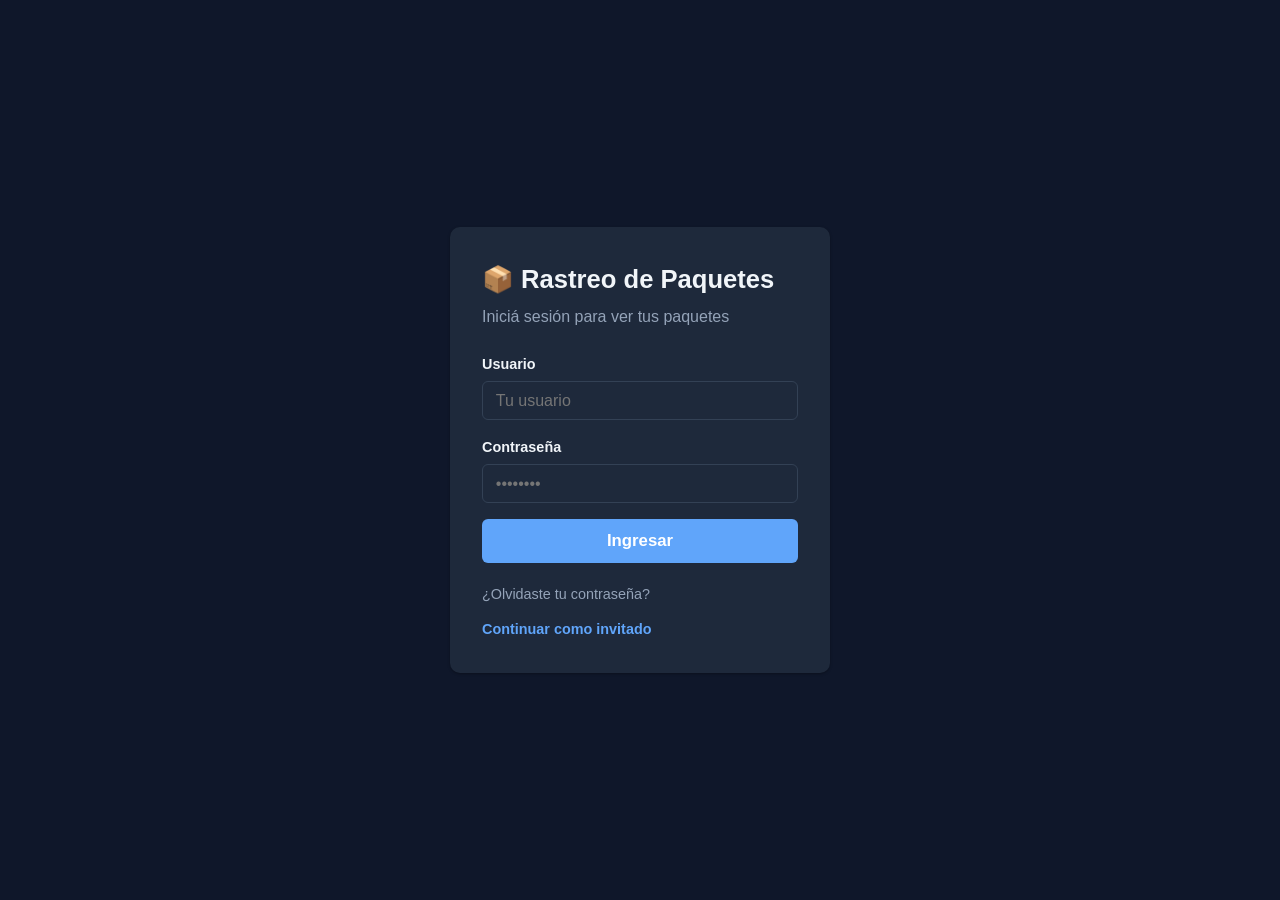
==== commit d6d4a1d5: "Dark mode, desktop nav icons, mobile cards, and UX fixes - Fix Ajustes bottom nav toggle (tap to ope" ====
--- a/admin.html
+++ b/admin.html
@@ -10,11 +10,14 @@
     <nav class="top-nav hidden" id="adminNav">
       <span class="nav-right" style="position:static">
         <span id="navUser" class="nav-user"></span>
-        <a href="#" class="nav-logout" onclick="logout()">Cerrar sesión</a>
+        <button class="nav-icon-btn" id="navThemeBtn" onclick="toggleThemeDesktop()" title="Cambiar tema">
+          <svg id="navThemeIcon" width="18" height="18" viewBox="0 0 24 24" fill="none" stroke="currentColor" stroke-width="2"><path d="M21 12.79A9 9 0 1111.21 3 7 7 0 0021 12.79z"/></svg>
+        </button>
+        <a href="#" class="nav-logout" onclick="logout()"><svg width="16" height="16" viewBox="0 0 24 24" fill="none" stroke="currentColor" stroke-width="2"><path d="M9 21H5a2 2 0 01-2-2V5a2 2 0 012-2h4"/><polyline points="16 17 21 12 16 7"/><line x1="21" y1="12" x2="9" y2="12"/></svg> Cerrar sesión</a>
       </span>
     </nav>
 
-    <div class="container">
+    <div class="container has-bottom-nav">
       <header>
         <h1>Administración</h1>
       </header>
@@ -108,6 +111,8 @@
               <tbody id="tableBody"></tbody>
             </table>
           </div>
+          <!-- Mobile cards -->
+          <div class="admin-card" id="packageCards"></div>
         </div>
 
         <!-- ============================================ -->
@@ -192,6 +197,8 @@
               <tbody id="prodTableBody"></tbody>
             </table>
           </div>
+          <!-- Mobile cards -->
+          <div class="admin-card" id="productCards"></div>
         </div>
 
         <!-- ============================================ -->
@@ -266,6 +273,8 @@
               <tbody id="clientTableBody"></tbody>
             </table>
           </div>
+          <!-- Mobile cards -->
+          <div class="admin-card" id="clientCards"></div>
         </div>
 
       </section>
@@ -282,7 +291,31 @@
       </div>
     </div>
 
+    <!-- FAB (mobile) -->
+    <button class="fab" id="adminFab" onclick="fabAdd()">+</button>
+
+    <!-- Bottom Navigation (mobile admin) -->
+    <nav class="bottom-nav" id="adminBottomNav">
+      <a href="#" class="bottom-nav-item active" onclick="switchTabBottom('packages', this); return false;">
+        <svg width="24" height="24" viewBox="0 0 24 24" fill="none" stroke="currentColor" stroke-width="2"><path d="M21 16V8a2 2 0 00-1-1.73l-7-4a2 2 0 00-2 0l-7 4A2 2 0 003 8v8a2 2 0 001 1.73l7 4a2 2 0 002 0l7-4A2 2 0 0021 16z"/><polyline points="3.27 6.96 12 12.01 20.73 6.96"/><line x1="12" y1="22.08" x2="12" y2="12"/></svg>
+        <span>Paquetes</span>
+      </a>
+      <a href="#" class="bottom-nav-item" onclick="switchTabBottom('catalog', this); return false;">
+        <svg width="24" height="24" viewBox="0 0 24 24" fill="none" stroke="currentColor" stroke-width="2"><path d="M6 2L3 6v14a2 2 0 002 2h14a2 2 0 002-2V6l-3-4z"/><line x1="3" y1="6" x2="21" y2="6"/><path d="M16 10a4 4 0 01-8 0"/></svg>
+        <span>Catálogo</span>
+      </a>
+      <a href="#" class="bottom-nav-item" onclick="switchTabBottom('clients', this); return false;">
+        <svg width="24" height="24" viewBox="0 0 24 24" fill="none" stroke="currentColor" stroke-width="2"><path d="M17 21v-2a4 4 0 00-4-4H5a4 4 0 00-4 4v2"/><circle cx="9" cy="7" r="4"/><path d="M23 21v-2a4 4 0 00-3-3.87"/><path d="M16 3.13a4 4 0 010 7.75"/></svg>
+        <span>Clientes</span>
+      </a>
+      <a href="#" class="bottom-nav-item" onclick="logout(); return false;">
+        <svg width="24" height="24" viewBox="0 0 24 24" fill="none" stroke="currentColor" stroke-width="2"><path d="M9 21H5a2 2 0 01-2-2V5a2 2 0 012-2h4"/><polyline points="16 17 21 12 16 7"/><line x1="21" y1="12" x2="9" y2="12"/></svg>
+        <span>Salir</span>
+      </a>
+    </nav>
+
     <script src="firebase-config.js"></script>
+    <script src="demo-data.js"></script>
     <script src="app.js"></script>
     <script>
       let allPackages = [];
@@ -296,9 +329,92 @@
         document.getElementById(`tab-${tab}`).classList.remove("hidden");
         event.target.classList.add("active");
 
+        // Sync bottom nav active state
+        syncBottomNav(tab);
+
         if (tab === "catalog") loadProducts();
         if (tab === "clients") loadClients();
       }
+
+      function switchTabBottom(tab, el) {
+        document.querySelectorAll(".tab-content").forEach(e => e.classList.add("hidden"));
+        document.querySelectorAll(".tab-btn").forEach(e => e.classList.remove("active"));
+        document.getElementById(`tab-${tab}`).classList.remove("hidden");
+
+        // Sync desktop tabs
+        const tabMap = { packages: 0, catalog: 1, clients: 2 };
+        const btns = document.querySelectorAll(".tab-btn");
+        if (btns[tabMap[tab]]) btns[tabMap[tab]].classList.add("active");
+
+        // Sync bottom nav
+        syncBottomNav(tab);
+
+        if (tab === "catalog") loadProducts();
+        if (tab === "clients") loadClients();
+      }
+
+      function syncBottomNav(tab) {
+        const tabMap = { packages: 0, catalog: 1, clients: 2 };
+        const items = document.querySelectorAll("#adminBottomNav .bottom-nav-item");
+        items.forEach(i => i.classList.remove("active"));
+        if (items[tabMap[tab]]) items[tabMap[tab]].classList.add("active");
+      }
+
+      // ---- FAB ----
+      let currentTab = "packages";
+      function fabAdd() {
+        if (currentTab === "packages") showAddPackageForm();
+        else if (currentTab === "catalog") showAddProductForm();
+        else if (currentTab === "clients") showAddClientForm();
+        window.scrollTo({ top: 0, behavior: "smooth" });
+      }
+
+      // Track current tab for FAB
+      const _origSwitchTab = switchTab;
+      switchTab = function(tab) {
+        currentTab = tab;
+        _origSwitchTab(tab);
+      };
+      const _origSwitchTabBottom = switchTabBottom;
+      switchTabBottom = function(tab, el) {
+        currentTab = tab;
+        _origSwitchTabBottom(tab, el);
+      };
+
+      // ---- Theme ----
+      function isLightMode() {
+        return document.documentElement.getAttribute("data-theme") === "light";
+      }
+      function initTheme() {
+        const saved = localStorage.getItem("rastreo_theme");
+        if (saved === "light") {
+          document.documentElement.setAttribute("data-theme", "light");
+        }
+        updateThemeIcon();
+      }
+      function applyTheme(light) {
+        if (light) {
+          document.documentElement.setAttribute("data-theme", "light");
+          localStorage.setItem("rastreo_theme", "light");
+        } else {
+          document.documentElement.removeAttribute("data-theme");
+          localStorage.setItem("rastreo_theme", "dark");
+        }
+        updateThemeIcon();
+      }
+      function toggleThemeDesktop() {
+        applyTheme(!isLightMode());
+      }
+      function updateThemeIcon() {
+        const icon = document.getElementById("navThemeIcon");
+        if (!icon) return;
+        if (isLightMode()) {
+          icon.innerHTML = '<circle cx="12" cy="12" r="5"/><line x1="12" y1="1" x2="12" y2="3"/><line x1="12" y1="21" x2="12" y2="23"/><line x1="4.22" y1="4.22" x2="5.64" y2="5.64"/><line x1="18.36" y1="18.36" x2="19.78" y2="19.78"/><line x1="1" y1="12" x2="3" y2="12"/><line x1="21" y1="12" x2="23" y2="12"/><line x1="4.22" y1="19.78" x2="5.64" y2="18.36"/><line x1="18.36" y1="5.64" x2="19.78" y2="4.22"/>';
+        } else {
+          icon.innerHTML = '<path d="M21 12.79A9 9 0 1111.21 3 7 7 0 0021 12.79z"/>';
+        }
+      }
+      initTheme();
 
       // ---- Auth ----
       function logout() {
@@ -349,8 +465,10 @@
 
       function renderPackageTable(packages) {
         const tbody = document.getElementById("tableBody");
+        const cards = document.getElementById("packageCards");
         if (packages.length === 0) {
           tbody.innerHTML = '<tr><td colspan="8" class="empty">No hay paquetes</td></tr>';
+          cards.innerHTML = '<p class="no-results">No hay paquetes</p>';
           return;
         }
         tbody.innerHTML = packages
@@ -372,6 +490,27 @@
         `
           )
           .join("");
+
+        // Mobile cards
+        cards.innerHTML = '<div class="admin-cards">' + packages.map(pkg => `
+          <div class="admin-card-item">
+            <div class="admin-card-header">
+              <div>
+                <div class="admin-card-title">${pkg.trackingNumber}</div>
+                <div style="font-size:0.8125rem;color:var(--text-muted)">${pkg.clientName} · ${pkg.clientId}</div>
+              </div>
+              <div class="admin-card-actions">
+                <button onclick="editPackage('${pkg.id}')" class="btn-icon btn-sm" title="Editar"><svg width="16" height="16" viewBox="0 0 24 24" fill="none" stroke="currentColor" stroke-width="2"><path d="M11 4H4a2 2 0 00-2 2v14a2 2 0 002 2h14a2 2 0 002-2v-7"/><path d="M18.5 2.5a2.121 2.121 0 013 3L12 15l-4 1 1-4 9.5-9.5z"/></svg></button>
+                <button onclick="deletePackage('${pkg.id}')" class="btn-icon btn-sm btn-danger" title="Eliminar"><svg width="16" height="16" viewBox="0 0 24 24" fill="none" stroke="currentColor" stroke-width="2"><polyline points="3 6 5 6 21 6"/><path d="M19 6v14a2 2 0 01-2 2H7a2 2 0 01-2-2V6m3 0V4a2 2 0 012-2h4a2 2 0 012 2v2"/></svg></button>
+              </div>
+            </div>
+            <div class="admin-card-row"><span class="admin-card-label">Descripción</span><span class="admin-card-value">${pkg.description}</span></div>
+            <div class="admin-card-footer">
+              <span class="status-badge status-${App.STAGES.indexOf(pkg.status)}">${pkg.status}</span>
+              <span class="date-cell">${formatDate(pkg.statusUpdatedAt)}</span>
+            </div>
+          </div>
+        `).join("") + '</div>';
       }
 
       function showAddPackageForm() {
@@ -509,8 +648,10 @@
 
       function renderProductTable(products) {
         const tbody = document.getElementById("prodTableBody");
+        const cards = document.getElementById("productCards");
         if (products.length === 0) {
           tbody.innerHTML = '<tr><td colspan="7" class="empty">No hay productos</td></tr>';
+          cards.innerHTML = '<p class="no-results">No hay productos</p>';
           return;
         }
         tbody.innerHTML = products
@@ -531,6 +672,27 @@
         `
           )
           .join("");
+
+        // Mobile cards
+        cards.innerHTML = '<div class="admin-cards">' + products.map(p => {
+          const priceStr = p.price ? (p.currency === "USD" ? "$" : "₡") + Number(p.price).toLocaleString("es-CR") : "—";
+          return `
+          <div class="admin-card-item">
+            <div class="admin-card-header">
+              <div>
+                <div style="font-size:0.75rem;color:var(--text-muted);font-family:monospace">${p.productCode || ""}</div>
+                <div class="admin-card-title">${p.name}</div>
+              </div>
+              <div class="admin-card-actions">
+                <button onclick="editProduct('${p.id}')" class="btn-icon btn-sm" title="Editar"><svg width="16" height="16" viewBox="0 0 24 24" fill="none" stroke="currentColor" stroke-width="2"><path d="M11 4H4a2 2 0 00-2 2v14a2 2 0 002 2h14a2 2 0 002-2v-7"/><path d="M18.5 2.5a2.121 2.121 0 013 3L12 15l-4 1 1-4 9.5-9.5z"/></svg></button>
+                <button onclick="deleteProduct('${p.id}')" class="btn-icon btn-sm btn-danger" title="Eliminar"><svg width="16" height="16" viewBox="0 0 24 24" fill="none" stroke="currentColor" stroke-width="2"><polyline points="3 6 5 6 21 6"/><path d="M19 6v14a2 2 0 01-2 2H7a2 2 0 01-2-2V6m3 0V4a2 2 0 012-2h4a2 2 0 012 2v2"/></svg></button>
+              </div>
+            </div>
+            <div class="admin-card-row"><span class="admin-card-label">Precio</span><span class="admin-card-value" style="font-weight:700;color:var(--primary)">${priceStr}</span></div>
+            ${p.location ? `<div class="admin-card-row"><span class="admin-card-label">Bodega</span><span class="admin-card-value">${p.location}</span></div>` : ""}
+            ${p.notes ? `<div class="admin-card-row"><span class="admin-card-label">Notas</span><span class="admin-card-value">${p.notes}</span></div>` : ""}
+          </div>`;
+        }).join("") + '</div>';
       }
 
       function showAddProductForm() {
@@ -687,8 +849,10 @@
 
       function renderClientTable(clients) {
         const tbody = document.getElementById("clientTableBody");
+        const cards = document.getElementById("clientCards");
         if (clients.length === 0) {
           tbody.innerHTML = '<tr><td colspan="7" class="empty">No hay clientes</td></tr>';
+          cards.innerHTML = '<p class="no-results">No hay clientes</p>';
           return;
         }
         tbody.innerHTML = clients
@@ -709,6 +873,26 @@
         `
           )
           .join("");
+
+        // Mobile cards
+        cards.innerHTML = '<div class="admin-cards">' + clients.map(c => `
+          <div class="admin-card-item">
+            <div class="admin-card-header">
+              <div>
+                <div class="admin-card-title">${c.name}</div>
+                <div style="font-size:0.8125rem;color:var(--text-muted)">${c.cedula}</div>
+              </div>
+              <div class="admin-card-actions">
+                <button onclick="editClient('${c.id}')" class="btn-icon btn-sm" title="Editar"><svg width="16" height="16" viewBox="0 0 24 24" fill="none" stroke="currentColor" stroke-width="2"><path d="M11 4H4a2 2 0 00-2 2v14a2 2 0 002 2h14a2 2 0 002-2v-7"/><path d="M18.5 2.5a2.121 2.121 0 013 3L12 15l-4 1 1-4 9.5-9.5z"/></svg></button>
+                <button onclick="deleteClient('${c.id}')" class="btn-icon btn-sm btn-danger" title="Eliminar"><svg width="16" height="16" viewBox="0 0 24 24" fill="none" stroke="currentColor" stroke-width="2"><polyline points="3 6 5 6 21 6"/><path d="M19 6v14a2 2 0 01-2 2H7a2 2 0 01-2-2V6m3 0V4a2 2 0 012-2h4a2 2 0 012 2v2"/></svg></button>
+              </div>
+            </div>
+            ${c.phone ? `<div class="admin-card-row"><span class="admin-card-label">Teléfono</span><span class="admin-card-value">${c.phone}</span></div>` : ""}
+            ${c.email ? `<div class="admin-card-row"><span class="admin-card-label">Correo</span><span class="admin-card-value">${c.email}</span></div>` : ""}
+            ${c.address ? `<div class="admin-card-row"><span class="admin-card-label">Dirección</span><span class="admin-card-value">${c.address}</span></div>` : ""}
+            ${c.notes ? `<div class="admin-card-row"><span class="admin-card-label">Notas</span><span class="admin-card-value">${c.notes}</span></div>` : ""}
+          </div>
+        `).join("") + '</div>';
       }
 
       function showAddClientForm() {
--- a/styles.css
+++ b/styles.css
@@ -2,7 +2,24 @@
    Rastreo de Paquetes — Styles
    ============================================================= */
 
+/* ---- Theme: Dark (default) ---- */
 :root {
+  --primary: #60a5fa;
+  --primary-hover: #3b82f6;
+  --success: #4ade80;
+  --warning: #fbbf24;
+  --danger: #f87171;
+  --bg: #0f172a;
+  --surface: #1e293b;
+  --text: #f1f5f9;
+  --text-muted: #94a3b8;
+  --border: #334155;
+  --radius: 10px;
+  --shadow: rgba(0, 0, 0, 0.3);
+}
+
+/* ---- Theme: Light ---- */
+[data-theme="light"] {
   --primary: #2563eb;
   --primary-hover: #1d4ed8;
   --success: #16a34a;
@@ -13,8 +30,14 @@
   --text: #1e293b;
   --text-muted: #64748b;
   --border: #e2e8f0;
-  --radius: 10px;
-}
+  --shadow: rgba(0, 0, 0, 0.08);
+}
+
+[data-theme="light"] .status-0 { background: #dbeafe; color: #1e40af; }
+[data-theme="light"] .status-1 { background: #fef3c7; color: #92400e; }
+[data-theme="light"] .status-2 { background: #ffedd5; color: #9a3412; }
+[data-theme="light"] .status-3 { background: #d1fae5; color: #065f46; }
+[data-theme="light"] .status-4 { background: #dcfce7; color: #166534; }
 
 * {
   margin: 0;
@@ -27,6 +50,18 @@
   background: var(--bg);
   color: var(--text);
   line-height: 1.6;
+  font-size: 1rem;
+  -webkit-font-smoothing: antialiased;
+  -moz-osx-font-smoothing: grayscale;
+}
+
+/* ---- Accessibility: Focus Visible ---- */
+a:focus-visible,
+button:focus-visible,
+input:focus-visible,
+select:focus-visible {
+  outline: 2px solid var(--primary);
+  outline-offset: 2px;
 }
 
 .container {
@@ -38,7 +73,7 @@
 /* ---- Header ---- */
 
 header {
-  text-align: center;
+  text-align: left;
   margin-bottom: 2rem;
 }
 
@@ -83,13 +118,13 @@
 }
 
 .login-title {
-  text-align: center;
+  text-align: left;
   font-size: 1.6rem;
   margin-bottom: 0.25rem;
 }
 
 .login-subtitle {
-  text-align: center;
+  text-align: left;
   color: var(--text-muted);
   margin-bottom: 1.5rem;
 }
@@ -103,7 +138,7 @@
 .login-links {
   display: flex;
   flex-direction: column;
-  align-items: center;
+  align-items: flex-start;
   gap: 0.75rem;
   margin-top: 1.25rem;
 }
@@ -130,31 +165,54 @@
   right: 1rem;
   display: flex;
   align-items: center;
-  gap: 0.75rem;
+  gap: 0.5rem;
 }
 
 .nav-user {
-  font-size: 0.85rem;
+  font-size: 0.875rem;
   color: var(--text-muted);
 }
 
 .nav-logout {
-  font-size: 0.85rem;
+  font-size: 0.875rem;
   color: var(--text-muted);
   text-decoration: none;
+  display: inline-flex;
+  align-items: center;
+  gap: 0.3rem;
 }
 
 .nav-logout:hover {
   color: var(--danger);
 }
 
+.nav-icon-btn {
+  display: inline-flex;
+  align-items: center;
+  justify-content: center;
+  width: 32px;
+  height: 32px;
+  border-radius: 6px;
+  border: none;
+  background: transparent;
+  color: var(--text-muted);
+  cursor: pointer;
+  padding: 0;
+  transition: color 0.15s, background 0.15s;
+}
+
+.nav-icon-btn:hover {
+  color: var(--text);
+  background: var(--border);
+}
+
 /* ---- Search ---- */
 
 .search-box {
   background: var(--surface);
   padding: 1.5rem;
   border-radius: var(--radius);
-  box-shadow: 0 1px 3px rgba(0, 0, 0, 0.08);
+  box-shadow: 0 1px 3px var(--shadow);
 }
 
 .search-box label {
@@ -179,6 +237,8 @@
   padding: 0.6rem 0.8rem;
   border: 1px solid var(--border);
   border-radius: 6px;
+  background: var(--surface);
+  color: var(--text);
   font-size: 1rem;
   width: 100%;
 }
@@ -235,7 +295,7 @@
   background: var(--surface);
   padding: 1.5rem;
   border-radius: var(--radius);
-  box-shadow: 0 1px 3px rgba(0, 0, 0, 0.08);
+  box-shadow: 0 1px 3px var(--shadow);
   margin-bottom: 1.5rem;
 }
 
@@ -245,7 +305,7 @@
   background: var(--surface);
   padding: 2rem;
   border-radius: var(--radius);
-  box-shadow: 0 1px 3px rgba(0, 0, 0, 0.08);
+  box-shadow: 0 1px 3px var(--shadow);
 }
 
 .login-box h2 {
@@ -289,7 +349,7 @@
 }
 
 .btn-secondary:hover {
-  background: #cbd5e1;
+  background: var(--border);
 }
 
 .btn-sm {
@@ -301,7 +361,7 @@
 }
 
 .btn-sm:hover {
-  background: #cbd5e1;
+  background: var(--border);
 }
 
 .btn-advance {
@@ -339,7 +399,7 @@
   border-radius: var(--radius);
   padding: 1.25rem;
   margin-bottom: 1rem;
-  box-shadow: 0 1px 3px rgba(0, 0, 0, 0.08);
+  box-shadow: 0 1px 3px var(--shadow);
 }
 
 .card-header {
@@ -415,7 +475,7 @@
 }
 
 .step-label {
-  font-size: 0.7rem;
+  font-size: 0.75rem;
   text-align: center;
   color: var(--text-muted);
   max-width: 80px;
@@ -442,28 +502,28 @@
 }
 
 .status-0 {
-  background: #dbeafe;
-  color: #1e40af;
+  background: rgba(96, 165, 250, 0.15);
+  color: #60a5fa;
 }
 
 .status-1 {
-  background: #fef3c7;
-  color: #92400e;
+  background: rgba(251, 191, 36, 0.15);
+  color: #fbbf24;
 }
 
 .status-2 {
-  background: #ffedd5;
-  color: #9a3412;
+  background: rgba(251, 146, 60, 0.15);
+  color: #fb923c;
 }
 
 .status-3 {
-  background: #d1fae5;
-  color: #065f46;
+  background: rgba(74, 222, 128, 0.15);
+  color: #4ade80;
 }
 
 .status-4 {
-  background: #dcfce7;
-  color: #166534;
+  background: rgba(74, 222, 128, 0.2);
+  color: #22c55e;
 }
 
 /* ---- Admin Table ---- */
@@ -491,7 +551,7 @@
   background: var(--surface);
   border-radius: var(--radius);
   overflow: hidden;
-  box-shadow: 0 1px 3px rgba(0, 0, 0, 0.08);
+  box-shadow: 0 1px 3px var(--shadow);
 }
 
 th,
@@ -530,7 +590,7 @@
 }
 
 .btn-copy:hover {
-  background: #cbd5e1;
+  background: var(--border);
   color: var(--text);
 }
 
@@ -540,7 +600,7 @@
 }
 
 th {
-  background: #f1f5f9;
+  background: var(--bg);
   font-weight: 700;
   font-size: 0.85rem;
   text-transform: uppercase;
@@ -579,7 +639,7 @@
   display: flex;
   align-items: center;
   gap: 0.75rem;
-  background: #eff6ff;
+  background: var(--surface);
   padding: 0.75rem 1rem;
   border-radius: var(--radius);
   margin-bottom: 1rem;
@@ -743,7 +803,7 @@
   background: var(--surface);
   border-radius: var(--radius);
   overflow: hidden;
-  box-shadow: 0 1px 3px rgba(0, 0, 0, 0.08);
+  box-shadow: 0 1px 3px var(--shadow);
   transition: box-shadow 0.15s;
 }
 
@@ -755,7 +815,7 @@
   width: 100%;
   height: 150px;
   overflow: hidden;
-  background: #f1f5f9;
+  background: var(--bg);
   display: flex;
   align-items: center;
   justify-content: center;
@@ -800,17 +860,17 @@
 }
 
 .product-notes {
-  font-size: 0.8rem;
+  font-size: 0.8125rem;
   color: var(--text-muted);
 }
 
 .product-bodega {
-  font-size: 0.8rem;
+  font-size: 0.8125rem;
   color: var(--text-muted);
 }
 
 .product-code {
-  font-size: 0.7rem;
+  font-size: 0.75rem;
   color: var(--text-muted);
   font-family: monospace;
   letter-spacing: 0.5px;
@@ -882,7 +942,7 @@
 .detail-image-placeholder {
   width: 100%;
   height: 200px;
-  background: #f1f5f9;
+  background: var(--bg);
   display: flex;
   align-items: center;
   justify-content: center;
@@ -932,14 +992,17 @@
 }
 
 .location-casa {
-  background: #ede9fe;
-  color: #5b21b6;
+  background: rgba(167, 139, 250, 0.15);
+  color: #a78bfa;
 }
 
 .location-santaana {
-  background: #fce7f3;
-  color: #9d174d;
-}
+  background: rgba(244, 114, 182, 0.15);
+  color: #f472b6;
+}
+
+[data-theme="light"] .location-casa { background: #ede9fe; color: #5b21b6; }
+[data-theme="light"] .location-santaana { background: #fce7f3; color: #9d174d; }
 
 /* Admin product table thumbnails */
 
@@ -954,7 +1017,7 @@
   width: 48px;
   height: 48px;
   border-radius: 4px;
-  background: #f1f5f9;
+  background: var(--bg);
   display: flex;
   align-items: center;
   justify-content: center;
@@ -963,7 +1026,7 @@
 
 /* Date cell in package table */
 .date-cell {
-  font-size: 0.8rem;
+  font-size: 0.8125rem;
   color: var(--text-muted);
   white-space: nowrap;
 }
@@ -1055,6 +1118,179 @@
   min-width: 100px;
 }
 
+/* ---- Settings Modal ---- */
+
+.settings-overlay {
+  position: fixed;
+  inset: 0;
+  bottom: 0;
+  background: rgba(0, 0, 0, 0.4);
+  display: flex;
+  align-items: flex-end;
+  justify-content: center;
+  z-index: 850;
+  padding: 0;
+}
+
+.settings-sheet {
+  background: var(--surface);
+  border-radius: var(--radius) var(--radius) 0 0;
+  width: 100%;
+  max-width: 480px;
+  padding: 1.25rem 1.5rem 1.5rem;
+  border: 1px solid var(--border);
+  border-bottom: none;
+  animation: sheetUp 0.25s ease-out;
+  margin-bottom: 0;
+}
+
+@media (max-width: 640px) {
+  .settings-sheet {
+    margin-bottom: calc(3.75rem + env(safe-area-inset-bottom, 0px));
+  }
+}
+
+@keyframes sheetUp {
+  from { transform: translateY(100%); }
+  to { transform: translateY(0); }
+}
+
+.settings-sheet h3 {
+  font-size: 1.1rem;
+  margin-bottom: 1rem;
+  text-align: center;
+}
+
+.theme-toggle-row {
+  display: flex;
+  align-items: center;
+  justify-content: space-between;
+  padding: 0.75rem 0;
+}
+
+.theme-toggle-row span {
+  font-size: 0.95rem;
+  font-weight: 600;
+}
+
+/* iOS-style toggle switch */
+.theme-switch {
+  position: relative;
+  width: 50px;
+  height: 28px;
+}
+
+.theme-switch input {
+  opacity: 0;
+  width: 0;
+  height: 0;
+}
+
+.theme-slider {
+  position: absolute;
+  cursor: pointer;
+  inset: 0;
+  background: var(--border);
+  border-radius: 28px;
+  transition: background 0.3s;
+}
+
+.theme-slider::before {
+  content: "";
+  position: absolute;
+  width: 22px;
+  height: 22px;
+  left: 3px;
+  bottom: 3px;
+  background: var(--surface);
+  border-radius: 50%;
+  transition: transform 0.3s;
+  box-shadow: 0 1px 3px rgba(0, 0, 0, 0.2);
+}
+
+.theme-switch input:checked + .theme-slider {
+  background: var(--primary);
+}
+
+.theme-switch input:checked + .theme-slider::before {
+  transform: translateX(22px);
+}
+
+/* ---- FAB (Floating Action Button) ---- */
+
+.fab {
+  display: none;
+  position: fixed;
+  bottom: calc(4.5rem + env(safe-area-inset-bottom, 0px));
+  right: 1.25rem;
+  width: 52px;
+  height: 52px;
+  border-radius: 50%;
+  background: var(--primary);
+  color: #fff;
+  border: none;
+  box-shadow: 0 4px 12px rgba(0, 0, 0, 0.3);
+  cursor: pointer;
+  z-index: 800;
+  align-items: center;
+  justify-content: center;
+  font-size: 1.6rem;
+  transition: background 0.15s, transform 0.15s;
+}
+
+.fab:hover {
+  background: var(--primary-hover);
+}
+
+.fab:active {
+  transform: scale(0.93);
+}
+
+/* ---- Bottom Navigation (mobile) ---- */
+
+.bottom-nav {
+  display: none;
+  position: fixed;
+  bottom: 0;
+  left: 0;
+  right: 0;
+  background: var(--surface);
+  border-top: 1px solid var(--border);
+  padding: 0.4rem 0;
+  padding-bottom: calc(0.4rem + env(safe-area-inset-bottom, 0px));
+  z-index: 900;
+  justify-content: space-around;
+  align-items: center;
+}
+
+.bottom-nav-item {
+  display: flex;
+  flex-direction: column;
+  align-items: center;
+  gap: 0.15rem;
+  text-decoration: none;
+  color: var(--text-muted);
+  font-size: 0.7rem;
+  font-weight: 600;
+  padding: 0.25rem 0.5rem;
+  border-radius: 8px;
+  transition: color 0.15s;
+  -webkit-tap-highlight-color: transparent;
+}
+
+.bottom-nav-item svg {
+  width: 22px;
+  height: 22px;
+}
+
+.bottom-nav-item.active {
+  color: var(--primary);
+}
+
+.bottom-nav-item:hover {
+  color: var(--primary);
+}
+
 /* ---- Utilities ---- */
 
 .hidden {
@@ -1076,15 +1312,105 @@
   margin-top: 2rem;
 }
 
+/* ---- Admin Mobile Cards ---- */
+
+.admin-card {
+  display: none;
+}
+
+@media (max-width: 640px) {
+  .table-wrapper {
+    display: none;
+  }
+
+  .admin-card {
+    display: block;
+  }
+
+  .admin-cards {
+    display: flex;
+    flex-direction: column;
+    gap: 0.75rem;
+  }
+
+  .admin-card-item {
+    background: var(--surface);
+    border-radius: var(--radius);
+    padding: 1rem;
+    box-shadow: 0 1px 3px var(--shadow);
+  }
+
+  .admin-card-header {
+    display: flex;
+    justify-content: space-between;
+    align-items: flex-start;
+    margin-bottom: 0.5rem;
+  }
+
+  .admin-card-title {
+    font-weight: 700;
+    font-size: 0.95rem;
+  }
+
+  .admin-card-actions {
+    display: flex;
+    gap: 0.35rem;
+    flex-shrink: 0;
+  }
+
+  .admin-card-actions .btn-icon {
+    display: inline-flex;
+    align-items: center;
+    justify-content: center;
+    width: 32px;
+    height: 32px;
+    padding: 0;
+    border-radius: 6px;
+  }
+
+  .admin-card-row {
+    display: flex;
+    justify-content: space-between;
+    align-items: center;
+    padding: 0.2rem 0;
+    font-size: 0.875rem;
+  }
+
+  .admin-card-label {
+    color: var(--text-muted);
+    font-size: 0.8125rem;
+  }
+
+  .admin-card-value {
+    text-align: right;
+    max-width: 60%;
+    word-break: break-word;
+  }
+
+  .admin-card-footer {
+    display: flex;
+    justify-content: space-between;
+    align-items: center;
+    margin-top: 0.5rem;
+    padding-top: 0.5rem;
+    border-top: 1px solid var(--border);
+  }
+}
+
 /* ---- Responsive ---- */
 
 @media (max-width: 640px) {
   .container {
-    padding: 1rem 0.75rem;
+    padding: 1.5rem 1rem;
+    padding-top: 2rem;
+  }
+
+  .container.has-bottom-nav {
+    padding-bottom: 5rem;
   }
 
   header h1 {
-    font-size: 1.4rem;
+    font-size: 1.5rem;
   }
 
   .form-grid {
@@ -1097,7 +1423,7 @@
   }
 
   .step-label {
-    font-size: 0.6rem;
+    font-size: 0.65rem;
     max-width: 60px;
   }
 
@@ -1132,4 +1458,28 @@
   .admin-tabs {
     flex-wrap: wrap;
   }
-}
+
+  /* Hide top nav, show bottom nav */
+  .top-nav {
+    display: none !important;
+  }
+
+  .bottom-nav {
+    display: flex;
+  }
+
+  /* Hide desktop admin tabs on mobile */
+  .admin-tabs {
+    display: none !important;
+  }
+
+  /* Show FAB on mobile */
+  .fab {
+    display: flex;
+  }
+
+  /* Hide inline "+ Nuevo" buttons on mobile (FAB replaces them) */
+  .admin-toolbar .btn-primary {
+    display: none;
+  }
+}
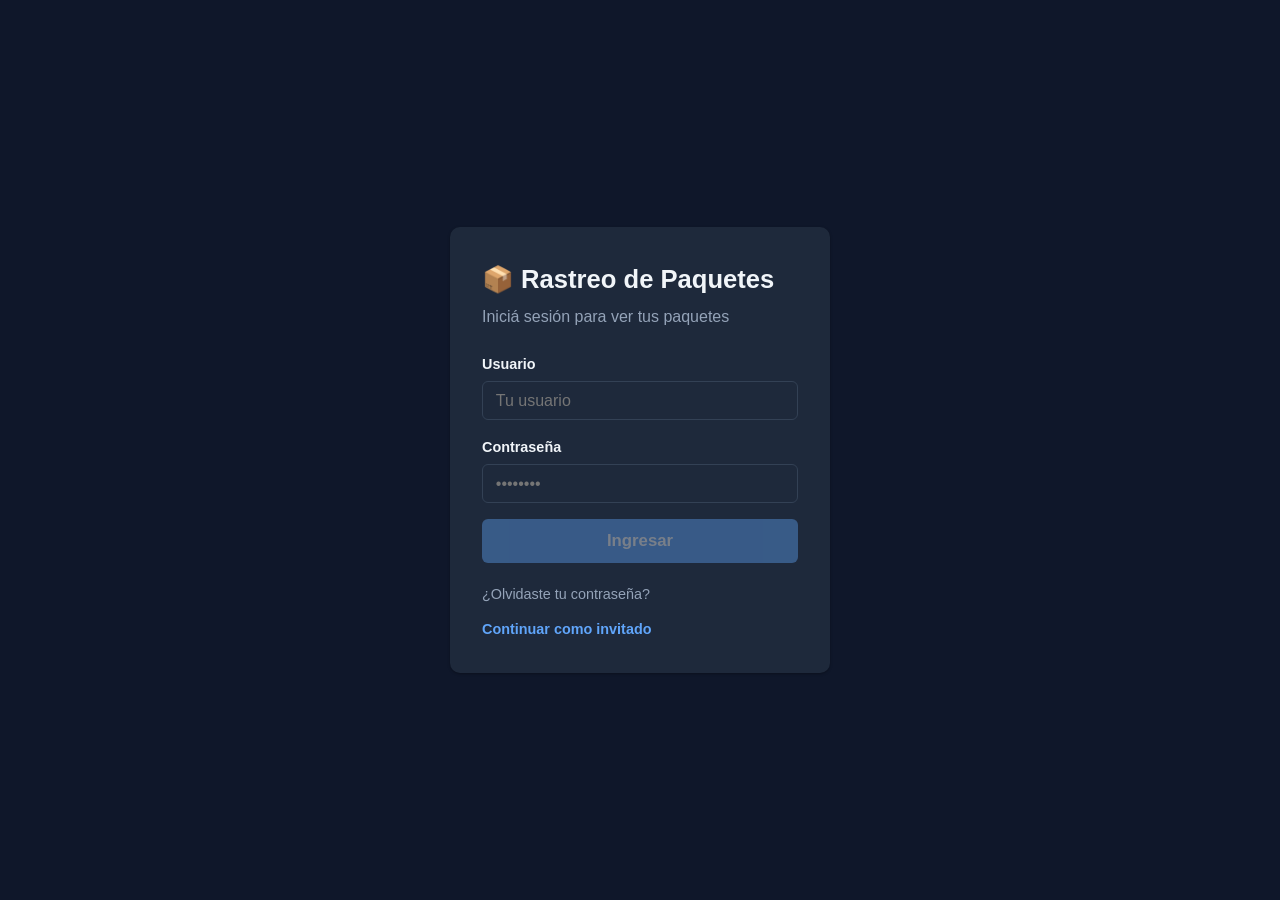
==== commit b31b0b12: "Batch update: fix validation bugs, add Entregados tab, Ajustes for admin, catalog/card UX improvemen" ====
--- a/admin.html
+++ b/admin.html
@@ -55,18 +55,15 @@
             <div class="form-grid">
               <div class="form-group">
                 <label for="clientName">Nombre del cliente <span class="required">*</span></label>
-                <input type="text" id="clientName" placeholder="María López" />
-                <span class="field-error hidden" id="clientNameError">Este campo es obligatorio</span>
+                <input type="text" id="clientName" placeholder="María López" oninput="checkPkgFields()" />
               </div>
               <div class="form-group">
                 <label for="clientId">Cédula del cliente <span class="required">*</span></label>
-                <input type="text" id="clientId" placeholder="123456789" />
-                <span class="field-error hidden" id="clientIdError">Este campo es obligatorio</span>
+                <input type="text" id="clientId" placeholder="123456789" oninput="checkPkgFields()" />
               </div>
               <div class="form-group">
                 <label for="pkgDescription">Descripción del paquete <span class="required">*</span></label>
-                <input type="text" id="pkgDescription" placeholder="Ej: Zapatos Nike, talla 10" />
-                <span class="field-error hidden" id="pkgDescriptionError">Este campo es obligatorio</span>
+                <input type="text" id="pkgDescription" placeholder="Ej: Zapatos Nike, talla 10" oninput="checkPkgFields()" />
               </div>
               <div class="form-group">
                 <label for="pkgStatus">Estado <span class="required">*</span></label>
@@ -78,7 +75,7 @@
               </div>
             </div>
             <div class="form-actions">
-              <button onclick="savePackage()" class="btn-primary">Guardar</button>
+              <button onclick="savePackage()" class="btn-primary" id="pkgSaveBtn" disabled>Guardar</button>
               <button onclick="hidePackageForm()" class="btn-secondary">Cancelar</button>
             </div>
           </div>
@@ -138,8 +135,7 @@
             <div class="form-grid">
               <div class="form-group">
                 <label for="prodName">Nombre del producto <span class="required">*</span></label>
-                <input type="text" id="prodName" placeholder="Ej: Zapatos Nike Air Max" />
-                <span class="field-error hidden" id="prodNameError">Este campo es obligatorio</span>
+                <input type="text" id="prodName" placeholder="Ej: Zapatos Nike Air Max" oninput="checkProdFields()" />
               </div>
               <div class="form-group">
                 <label for="prodPrice">Precio <span class="required">*</span></label>
@@ -148,18 +144,16 @@
                     <option value="CRC">CRC</option>
                     <option value="USD">USD</option>
                   </select>
-                  <input type="number" id="prodPrice" placeholder="0.00" step="0.01" min="0" />
+                  <input type="number" id="prodPrice" placeholder="0.00" step="0.01" min="0" oninput="checkProdFields()" />
                 </div>
-                <span class="field-error hidden" id="prodPriceError">Este campo es obligatorio</span>
               </div>
               <div class="form-group">
                 <label for="prodLocation">Bodega <span class="required">*</span></label>
-                <select id="prodLocation">
+                <select id="prodLocation" onchange="checkProdFields()">
                   <option value="">Seleccionar...</option>
                   <option value="Casa">Casa</option>
                   <option value="Santa Ana">Santa Ana</option>
                 </select>
-                <span class="field-error hidden" id="prodLocationError">Este campo es obligatorio</span>
               </div>
               <div class="form-group">
                 <label for="prodNotes">Notas (opcional)</label>
@@ -175,7 +169,7 @@
               </div>
             </div>
             <div class="form-actions">
-              <button onclick="saveProduct()" class="btn-primary">Guardar</button>
+              <button onclick="saveProduct()" class="btn-primary" id="prodSaveBtn" disabled>Guardar</button>
               <button onclick="hideProductForm()" class="btn-secondary">Cancelar</button>
             </div>
           </div>
@@ -224,18 +218,15 @@
             <div class="form-grid">
               <div class="form-group">
                 <label for="cliName">Nombre completo <span class="required">*</span></label>
-                <input type="text" id="cliName" placeholder="María López" />
-                <span class="field-error hidden" id="cliNameError">Este campo es obligatorio</span>
+                <input type="text" id="cliName" placeholder="María López" oninput="checkClientFields()" />
               </div>
               <div class="form-group">
                 <label for="cliCedula">Cédula <span class="required">*</span></label>
-                <input type="text" id="cliCedula" placeholder="123456789" />
-                <span class="field-error hidden" id="cliCedulaError">Este campo es obligatorio</span>
+                <input type="text" id="cliCedula" placeholder="123456789" oninput="checkClientFields()" />
               </div>
               <div class="form-group">
                 <label for="cliPhone">Teléfono <span class="required">*</span></label>
-                <input type="text" id="cliPhone" placeholder="8888-8888" />
-                <span class="field-error hidden" id="cliPhoneError">Este campo es obligatorio</span>
+                <input type="text" id="cliPhone" placeholder="8888-8888" oninput="checkClientFields()" />
               </div>
               <div class="form-group">
                 <label for="cliEmail">Correo electrónico (opcional)</label>
@@ -251,7 +242,7 @@
               </div>
             </div>
             <div class="form-actions">
-              <button onclick="saveClient()" class="btn-primary">Guardar</button>
+              <button onclick="saveClient()" class="btn-primary" id="clientSaveBtn" disabled>Guardar</button>
               <button onclick="hideClientForm()" class="btn-secondary">Cancelar</button>
             </div>
           </div>
@@ -308,11 +299,29 @@
         <svg width="24" height="24" viewBox="0 0 24 24" fill="none" stroke="currentColor" stroke-width="2"><path d="M17 21v-2a4 4 0 00-4-4H5a4 4 0 00-4 4v2"/><circle cx="9" cy="7" r="4"/><path d="M23 21v-2a4 4 0 00-3-3.87"/><path d="M16 3.13a4 4 0 010 7.75"/></svg>
         <span>Clientes</span>
       </a>
+      <a href="#" class="bottom-nav-item" id="adminSettingsNavItem" onclick="toggleSettings(); return false;">
+        <svg width="24" height="24" viewBox="0 0 24 24" fill="none" stroke="currentColor" stroke-width="2"><circle cx="12" cy="12" r="3"/><path d="M19.4 15a1.65 1.65 0 00.33 1.82l.06.06a2 2 0 010 2.83 2 2 0 01-2.83 0l-.06-.06a1.65 1.65 0 00-1.82-.33 1.65 1.65 0 00-1 1.51V21a2 2 0 01-4 0v-.09A1.65 1.65 0 009 19.4a1.65 1.65 0 00-1.82.33l-.06.06a2 2 0 01-2.83-2.83l.06-.06A1.65 1.65 0 004.68 15a1.65 1.65 0 00-1.51-1H3a2 2 0 010-4h.09A1.65 1.65 0 004.6 9a1.65 1.65 0 00-.33-1.82l-.06-.06a2 2 0 012.83-2.83l.06.06A1.65 1.65 0 009 4.68a1.65 1.65 0 001-1.51V3a2 2 0 014 0v.09a1.65 1.65 0 001 1.51 1.65 1.65 0 001.82-.33l.06-.06a2 2 0 012.83 2.83l-.06.06A1.65 1.65 0 0019.4 9a1.65 1.65 0 001.51 1H21a2 2 0 010 4h-.09a1.65 1.65 0 00-1.51 1z"/></svg>
+        <span>Ajustes</span>
+      </a>
       <a href="#" class="bottom-nav-item" onclick="logout(); return false;">
         <svg width="24" height="24" viewBox="0 0 24 24" fill="none" stroke="currentColor" stroke-width="2"><path d="M9 21H5a2 2 0 01-2-2V5a2 2 0 012-2h4"/><polyline points="16 17 21 12 16 7"/><line x1="21" y1="12" x2="9" y2="12"/></svg>
         <span>Salir</span>
       </a>
     </nav>
+
+    <!-- Settings Modal -->
+    <div id="settingsModal" class="settings-overlay hidden" onclick="if(event.target===this)closeSettings()">
+      <div class="settings-sheet">
+        <h3>Ajustes</h3>
+        <div class="theme-toggle-row">
+          <span>Modo claro</span>
+          <label class="theme-switch">
+            <input type="checkbox" id="themeToggle" onchange="toggleTheme(this.checked)">
+            <span class="theme-slider"></span>
+          </label>
+        </div>
+      </div>
+    </div>
 
     <script src="firebase-config.js"></script>
     <script src="demo-data.js"></script>
@@ -358,6 +367,7 @@
         const items = document.querySelectorAll("#adminBottomNav .bottom-nav-item");
         items.forEach(i => i.classList.remove("active"));
         if (items[tabMap[tab]]) items[tabMap[tab]].classList.add("active");
+        closeSettings();
       }
 
       // ---- FAB ----
@@ -413,6 +423,30 @@
         } else {
           icon.innerHTML = '<path d="M21 12.79A9 9 0 1111.21 3 7 7 0 0021 12.79z"/>';
         }
+      }
+      function toggleTheme(isLight) { applyTheme(isLight); }
+      function toggleSettings() {
+        const modal = document.getElementById("settingsModal");
+        const item = document.getElementById("adminSettingsNavItem");
+        const items = document.querySelectorAll("#adminBottomNav .bottom-nav-item");
+        if (modal.classList.contains("hidden")) {
+          // Deactivate all other bottom nav items, activate settings
+          items.forEach(i => { if (i !== item) i.classList.remove("active"); });
+          modal.classList.remove("hidden");
+          item.classList.add("active");
+        } else {
+          modal.classList.add("hidden");
+          item.classList.remove("active");
+          // Re-activate the current tab
+          syncBottomNav(currentTab);
+        }
+      }
+      function closeSettings() {
+        const modal = document.getElementById("settingsModal");
+        if (!modal) return;
+        modal.classList.add("hidden");
+        const item = document.getElementById("adminSettingsNavItem");
+        if (item) item.classList.remove("active");
       }
       initTheme();
 
@@ -521,36 +555,24 @@
         document.getElementById("pkgDescription").value = "";
         document.getElementById("pkgStatus").value = App.STAGES[0];
         document.getElementById("pkgNotes").value = "";
+        document.getElementById("pkgSaveBtn").disabled = true;
         document.getElementById("packageForm").classList.remove("hidden");
+        // Hide list underneath
+        document.querySelector("#tab-packages .table-wrapper").classList.add("hidden");
+        document.getElementById("packageCards").classList.add("hidden");
       }
 
       function hidePackageForm() {
         document.getElementById("packageForm").classList.add("hidden");
-      }
-
-      function clearPkgErrors() {
-        ["clientName", "clientId", "pkgDescription"].forEach(id => {
-          document.getElementById(id).classList.remove("input-error");
-          document.getElementById(id + "Error").classList.add("hidden");
-        });
-      }
-
-      function validatePkgForm(data) {
-        clearPkgErrors();
-        let valid = true;
-        const fields = [
-          { key: "clientName", id: "clientName" },
-          { key: "clientId", id: "clientId" },
-          { key: "description", id: "pkgDescription" },
-        ];
-        fields.forEach(f => {
-          if (!data[f.key]) {
-            document.getElementById(f.id).classList.add("input-error");
-            document.getElementById(f.id + "Error").classList.remove("hidden");
-            valid = false;
-          }
-        });
-        return valid;
+        document.querySelector("#tab-packages .table-wrapper").classList.remove("hidden");
+        document.getElementById("packageCards").classList.remove("hidden");
+      }
+
+      function checkPkgFields() {
+        const ok = document.getElementById("clientName").value.trim()
+          && document.getElementById("clientId").value.trim()
+          && document.getElementById("pkgDescription").value.trim();
+        document.getElementById("pkgSaveBtn").disabled = !ok;
       }
 
       async function savePackage() {
@@ -563,15 +585,12 @@
           notes: document.getElementById("pkgNotes").value.trim(),
         };
 
-        if (!validatePkgForm(data)) return;
-
         if (editId) {
           await App.updatePackage(editId, data);
         } else {
           await App.addPackage(data);
         }
 
-        clearPkgErrors();
         hidePackageForm();
         await loadPackages();
       }
@@ -586,7 +605,10 @@
         document.getElementById("pkgDescription").value = pkg.description;
         document.getElementById("pkgStatus").value = pkg.status;
         document.getElementById("pkgNotes").value = pkg.notes || "";
+        checkPkgFields();
         document.getElementById("packageForm").classList.remove("hidden");
+        document.querySelector("#tab-packages .table-wrapper").classList.add("hidden");
+        document.getElementById("packageCards").classList.add("hidden");
       }
 
       function deletePackage(id) {
@@ -704,12 +726,18 @@
         document.getElementById("prodNotes").value = "";
         document.getElementById("prodImage").value = "";
         currentImageData = "";
+        document.getElementById("prodSaveBtn").disabled = true;
         document.getElementById("imagePreview").classList.add("hidden");
         document.getElementById("productForm").classList.remove("hidden");
+        // Hide list underneath
+        document.querySelector("#tab-catalog .table-wrapper").classList.add("hidden");
+        document.getElementById("productCards").classList.add("hidden");
       }
 
       function hideProductForm() {
         document.getElementById("productForm").classList.add("hidden");
+        document.querySelector("#tab-catalog .table-wrapper").classList.remove("hidden");
+        document.getElementById("productCards").classList.remove("hidden");
       }
 
       function previewImage(e) {
@@ -745,29 +773,11 @@
         document.getElementById("imagePreview").classList.add("hidden");
       }
 
-      function clearProdErrors() {
-        ["prodName", "prodPrice", "prodLocation"].forEach(id => {
-          document.getElementById(id).classList.remove("input-error");
-          document.getElementById(id + "Error").classList.add("hidden");
-        });
-      }
-
-      function validateProdForm(data) {
-        clearProdErrors();
-        let valid = true;
-        const fields = [
-          { key: "name", id: "prodName" },
-          { key: "price", id: "prodPrice" },
-          { key: "location", id: "prodLocation" },
-        ];
-        fields.forEach(f => {
-          if (!data[f.key]) {
-            document.getElementById(f.id).classList.add("input-error");
-            document.getElementById(f.id + "Error").classList.remove("hidden");
-            valid = false;
-          }
-        });
-        return valid;
+      function checkProdFields() {
+        const ok = document.getElementById("prodName").value.trim()
+          && document.getElementById("prodPrice").value
+          && document.getElementById("prodLocation").value;
+        document.getElementById("prodSaveBtn").disabled = !ok;
       }
 
       async function saveProduct() {
@@ -786,15 +796,12 @@
           data.image = "";
         }
 
-        if (!validateProdForm(data)) return;
-
         if (editId) {
           await App.updateProduct(editId, data);
         } else {
           await App.addProduct(data);
         }
 
-        clearProdErrors();
         hideProductForm();
         await loadProducts();
       }
@@ -817,7 +824,10 @@
         } else {
           document.getElementById("imagePreview").classList.add("hidden");
         }
+        checkProdFields();
         document.getElementById("productForm").classList.remove("hidden");
+        document.querySelector("#tab-catalog .table-wrapper").classList.add("hidden");
+        document.getElementById("productCards").classList.add("hidden");
       }
 
       function deleteProduct(id) {
@@ -904,37 +914,24 @@
         document.getElementById("cliEmail").value = "";
         document.getElementById("cliAddress").value = "";
         document.getElementById("cliNotes").value = "";
-        clearClientErrors();
+        document.getElementById("clientSaveBtn").disabled = true;
         document.getElementById("clientForm").classList.remove("hidden");
+        // Hide list underneath
+        document.querySelector("#tab-clients .table-wrapper").classList.add("hidden");
+        document.getElementById("clientCards").classList.add("hidden");
       }
 
       function hideClientForm() {
         document.getElementById("clientForm").classList.add("hidden");
-      }
-
-      function clearClientErrors() {
-        ["cliName", "cliCedula", "cliPhone"].forEach(id => {
-          document.getElementById(id).classList.remove("input-error");
-          document.getElementById(id + "Error").classList.add("hidden");
-        });
-      }
-
-      function validateClientForm(data) {
-        clearClientErrors();
-        let valid = true;
-        const fields = [
-          { key: "name", id: "cliName" },
-          { key: "cedula", id: "cliCedula" },
-          { key: "phone", id: "cliPhone" },
-        ];
-        fields.forEach(f => {
-          if (!data[f.key]) {
-            document.getElementById(f.id).classList.add("input-error");
-            document.getElementById(f.id + "Error").classList.remove("hidden");
-            valid = false;
-          }
-        });
-        return valid;
+        document.querySelector("#tab-clients .table-wrapper").classList.remove("hidden");
+        document.getElementById("clientCards").classList.remove("hidden");
+      }
+
+      function checkClientFields() {
+        const ok = document.getElementById("cliName").value.trim()
+          && document.getElementById("cliCedula").value.trim()
+          && document.getElementById("cliPhone").value.trim();
+        document.getElementById("clientSaveBtn").disabled = !ok;
       }
 
       async function saveClient() {
@@ -948,15 +945,12 @@
           notes: document.getElementById("cliNotes").value.trim(),
         };
 
-        if (!validateClientForm(data)) return;
-
         if (editId) {
           await App.updateClient(editId, data);
         } else {
           await App.addClient(data);
         }
 
-        clearClientErrors();
         hideClientForm();
         await loadClients();
       }
@@ -972,8 +966,10 @@
         document.getElementById("cliEmail").value = c.email || "";
         document.getElementById("cliAddress").value = c.address || "";
         document.getElementById("cliNotes").value = c.notes || "";
-        clearClientErrors();
+        checkClientFields();
         document.getElementById("clientForm").classList.remove("hidden");
+        document.querySelector("#tab-clients .table-wrapper").classList.add("hidden");
+        document.getElementById("clientCards").classList.add("hidden");
       }
 
       function deleteClient(id) {
@@ -1026,12 +1022,6 @@
         window.location.href = "index.html";
       }
 
-      document.getElementById("password").addEventListener("keydown", (e) => {
-        if (e.key === "Enter") login();
-      });
-      document.getElementById("username").addEventListener("keydown", (e) => {
-        if (e.key === "Enter") login();
-      });
     </script>
   </body>
 </html>
--- a/styles.css
+++ b/styles.css
@@ -343,6 +343,17 @@
   background: var(--primary-hover);
 }
 
+.btn-primary:disabled,
+#loginBtn:disabled {
+  opacity: 0.4;
+  cursor: not-allowed;
+}
+
+.btn-primary:disabled:hover,
+#loginBtn:disabled:hover {
+  background: var(--primary);
+}
+
 .btn-secondary {
   background: var(--border);
   color: var(--text);
@@ -420,11 +431,10 @@
 }
 
 .card-notes {
-  margin-top: 0.75rem;
+  margin-top: 0.25rem;
+  margin-bottom: 0.75rem;
   font-size: 0.9rem;
   color: var(--text-muted);
-  border-top: 1px solid var(--border);
-  padding-top: 0.75rem;
 }
 
 /* ---- Progress Steps ---- */
@@ -724,17 +734,14 @@
 .catalog-toolbar .search-row {
   flex: 1;
   min-width: 200px;
-}
-
-.toolbar-right {
   display: flex;
   gap: 0.5rem;
   align-items: center;
 }
 
-.toolbar-right select {
-  width: auto;
-  min-width: 160px;
+.catalog-toolbar .search-row input {
+  flex: 1;
+  min-width: 0;
 }
 
 .view-toggle {
@@ -857,6 +864,15 @@
 
 .product-meta {
   margin-bottom: 0.3rem;
+}
+
+.product-meta-bottom {
+  display: flex;
+  justify-content: space-between;
+  align-items: center;
+  margin-top: 0.5rem;
+  padding-top: 0.4rem;
+  border-top: 1px solid var(--border);
 }
 
 .product-notes {
@@ -1436,13 +1452,8 @@
     padding-left: 0.5rem;
   }
 
-  .catalog-toolbar {
-    flex-direction: column;
-    align-items: stretch;
-  }
-
-  .toolbar-right {
-    justify-content: space-between;
+  .catalog-toolbar .search-row {
+    flex-direction: row;
   }
 
   .product-grid {
